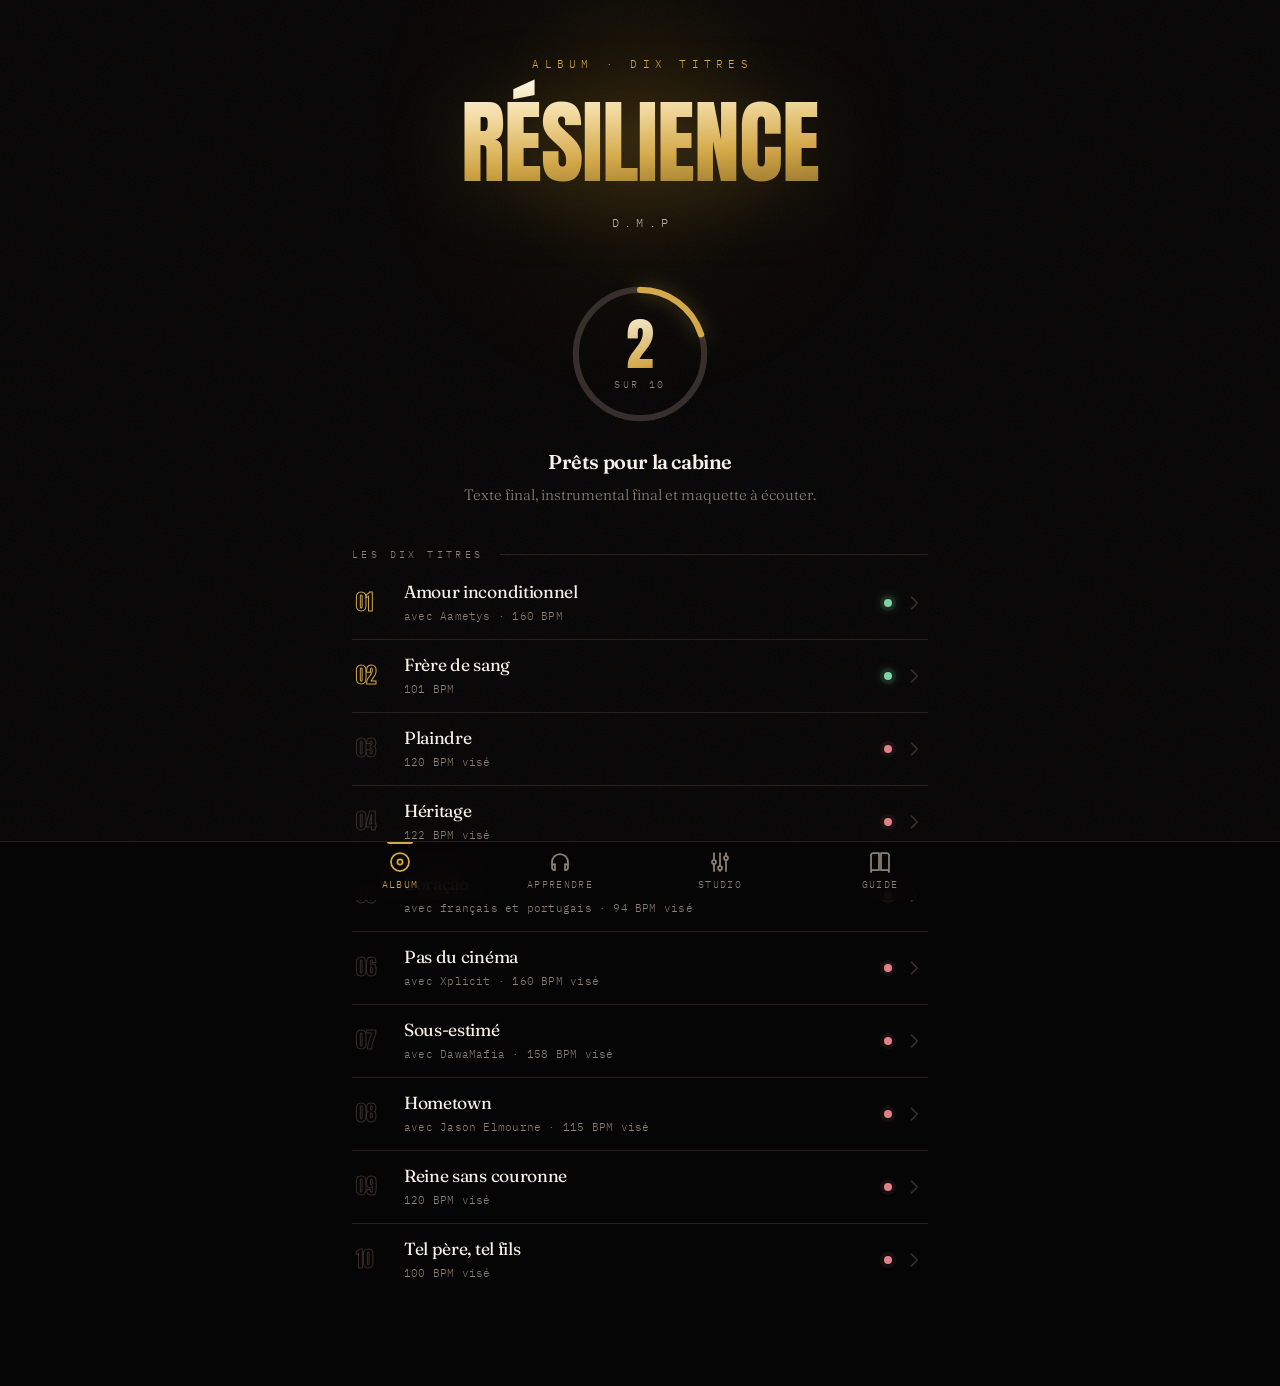
==== index.html @ ce08a886 "Quatre onglets : Album, Apprendre, Studio, Guide - Ecouter devient Apprendre - onglet Studio avec un" ====
<!doctype html>
<html lang="fr">
<head>
<meta charset="utf-8">
<meta name="viewport" content="width=device-width,initial-scale=1,viewport-fit=cover">
<title>Résilience — D.M.P</title>
<meta name="description" content="L'album Résilience de D.M.P : avancement des dix titres, maquettes à écouter et paroles.">
<meta name="theme-color" content="#060505">
<meta name="color-scheme" content="dark">
<meta name="apple-mobile-web-app-capable" content="yes">
<meta name="mobile-web-app-capable" content="yes">
<meta name="apple-mobile-web-app-status-bar-style" content="black-translucent">
<meta name="apple-mobile-web-app-title" content="Résilience">
<meta name="format-detection" content="telephone=no">
<link rel="manifest" href="manifest.json">
<link rel="apple-touch-icon" href="icon-180.png">
<link rel="icon" href="icon-192.png">
<meta property="og:type" content="website">
<meta property="og:site_name" content="Résilience">
<meta property="og:title" content="Résilience — D.M.P">
<meta property="og:description" content="Dix titres. L'avancement de l'album, les maquettes et les paroles.">
<meta property="og:image" content="og.jpg">
<meta property="og:image:width" content="1200">
<meta property="og:image:height" content="630">
<meta property="og:locale" content="fr_CA">
<meta name="twitter:card" content="summary_large_image">
<link rel="preconnect" href="https://fonts.googleapis.com">
<link rel="preconnect" href="https://fonts.gstatic.com" crossorigin>
<link rel="stylesheet" href="https://fonts.googleapis.com/css2?family=Anton&family=Fraunces:opsz,wght@9..144,300;9..144,400;9..144,500;9..144,600;9..144,700&family=IBM+Plex+Mono:wght@400;500&display=swap">
<link rel="stylesheet" href="app.css">
</head>
<body>

<!-- Jeu d'icones : grille 24, trait 1.75, bouts arrondis. Aucun emoji. -->
<svg width="0" height="0" style="position:absolute" aria-hidden="true" focusable="false"><defs>
<symbol id="ic-album" viewBox="0 0 24 24" fill="none" stroke="currentColor" stroke-width="1.75" stroke-linecap="round" stroke-linejoin="round"><circle cx="12" cy="12" r="9"/><circle cx="12" cy="12" r="2.6"/></symbol>
<symbol id="ic-ecouter" viewBox="0 0 24 24" fill="none" stroke="currentColor" stroke-width="1.75" stroke-linecap="round" stroke-linejoin="round"><path d="M4 15v-3a8 8 0 0 1 16 0v3"/><path d="M4 16.5A2.5 2.5 0 0 1 6.5 14H7v6h-.5A2.5 2.5 0 0 1 4 17.5z"/><path d="M20 16.5a2.5 2.5 0 0 0-2.5-2.5H17v6h.5a2.5 2.5 0 0 0 2.5-2.5z"/></symbol>
<symbol id="ic-guide" viewBox="0 0 24 24" fill="none" stroke="currentColor" stroke-width="1.75" stroke-linecap="round" stroke-linejoin="round"><path d="M3 5.5A2.5 2.5 0 0 1 5.5 3H11v17H5.5A2.5 2.5 0 0 0 3 22z"/><path d="M21 5.5A2.5 2.5 0 0 0 18.5 3H13v17h5.5a2.5 2.5 0 0 1 2.5 2z"/></symbol>
<symbol id="ic-retour" viewBox="0 0 24 24" fill="none" stroke="currentColor" stroke-width="2" stroke-linecap="round" stroke-linejoin="round"><path d="M15 5l-7 7 7 7"/></symbol>
<symbol id="ic-chevron" viewBox="0 0 24 24" fill="none" stroke="currentColor" stroke-width="2" stroke-linecap="round" stroke-linejoin="round"><path d="M6 9l6 6 6-6"/></symbol>
<symbol id="ic-suivant" viewBox="0 0 24 24" fill="none" stroke="currentColor" stroke-width="2" stroke-linecap="round" stroke-linejoin="round"><path d="M9 5l7 7-7 7"/></symbol>
<symbol id="ic-play" viewBox="0 0 24 24" fill="currentColor"><path d="M7.5 4.8a1 1 0 0 1 1.53-.85l10 7.2a1 1 0 0 1 0 1.7l-10 7.2A1 1 0 0 1 7.5 19.2z"/></symbol>
<symbol id="ic-pause" viewBox="0 0 24 24" fill="currentColor"><rect x="6.5" y="4.5" width="4" height="15" rx="1.1"/><rect x="13.5" y="4.5" width="4" height="15" rx="1.1"/></symbol>
<symbol id="ic-recul" viewBox="0 0 24 24" fill="none" stroke="currentColor" stroke-width="1.75" stroke-linecap="round" stroke-linejoin="round"><path d="M3.5 5.5v5h5"/><path d="M3.9 10.6a8.5 8.5 0 1 1 .5 6.2"/></symbol>
<symbol id="ic-avance" viewBox="0 0 24 24" fill="none" stroke="currentColor" stroke-width="1.75" stroke-linecap="round" stroke-linejoin="round"><path d="M20.5 5.5v5h-5"/><path d="M20.1 10.6a8.5 8.5 0 1 0-.5 6.2"/></symbol>
<symbol id="ic-micro" viewBox="0 0 24 24" fill="none" stroke="currentColor" stroke-width="1.75" stroke-linecap="round" stroke-linejoin="round"><rect x="9" y="2.5" width="6" height="11" rx="3"/><path d="M5.5 11a6.5 6.5 0 0 0 13 0"/><path d="M12 17.5V21"/></symbol>
<symbol id="ic-note" viewBox="0 0 24 24" fill="none" stroke="currentColor" stroke-width="1.75" stroke-linecap="round" stroke-linejoin="round"><path d="M9 18V5l11-2v13"/><circle cx="6" cy="18" r="3"/><circle cx="17" cy="16" r="3"/></symbol>
<symbol id="ic-check" viewBox="0 0 24 24" fill="none" stroke="currentColor" stroke-width="2.2" stroke-linecap="round" stroke-linejoin="round"><path d="M4.5 12.5l5 5 10-11"/></symbol>
<symbol id="ic-chantier" viewBox="0 0 24 24" fill="none" stroke="currentColor" stroke-width="1.9" stroke-linecap="round" stroke-linejoin="round"><circle cx="12" cy="12" r="8.6"/><path d="M12 7.6v5"/><path d="M12 16.3h.01"/></symbol>
<symbol id="ic-externe" viewBox="0 0 24 24" fill="none" stroke="currentColor" stroke-width="1.75" stroke-linecap="round" stroke-linejoin="round"><path d="M13 4h7v7"/><path d="M20 4l-9 9"/><path d="M18 14.5V19a1.5 1.5 0 0 1-1.5 1.5h-11A1.5 1.5 0 0 1 4 19V8a1.5 1.5 0 0 1 1.5-1.5H10"/></symbol>
<symbol id="ic-texte" viewBox="0 0 24 24" fill="none" stroke="currentColor" stroke-width="1.75" stroke-linecap="round" stroke-linejoin="round"><path d="M4 6h16"/><path d="M4 11h16"/><path d="M4 16h10"/></symbol>
<symbol id="ic-studio" viewBox="0 0 24 24" fill="none" stroke="currentColor" stroke-width="1.75" stroke-linecap="round" stroke-linejoin="round"><path d="M6 3v7"/><path d="M6 14v7"/><circle cx="6" cy="12" r="2"/><path d="M12 3v13"/><path d="M12 20v1"/><circle cx="12" cy="18" r="2"/><path d="M18 3v3"/><path d="M18 10v11"/><circle cx="18" cy="8" r="2"/></symbol>
<symbol id="ic-reglages" viewBox="0 0 24 24" fill="none" stroke="currentColor" stroke-width="1.75" stroke-linecap="round" stroke-linejoin="round"><path d="M4 7h10"/><circle cx="17" cy="7" r="2.4"/><path d="M20 17H10"/><circle cx="7" cy="17" r="2.4"/></symbol>
</defs></svg>

<div class="grain" aria-hidden="true"></div>

<main id="vues">

  <!-- ═══════════════ ALBUM ═══════════════ -->
  <section class="vue" id="v-album" data-vue="album">
    <header class="hero">
      <p class="hero-k">Album · dix titres</p>
      <h1 class="hero-t anton">Résilience</h1>
      <p class="hero-a">D.M.P</p>
    </header>

    <section class="prog">
      <div class="anneau">
        <svg viewBox="0 0 120 120" aria-hidden="true">
          <circle class="an-f" cx="60" cy="60" r="52"/>
          <circle class="an-t" cx="60" cy="60" r="52" id="anneau"/>
        </svg>
        <span class="an-c"><b class="anton" id="prog-n">0</b><i>sur 10</i></span>
      </div>
      <h2 class="prog-h">Prêts pour la cabine</h2>
      <p class="prog-p" id="prog-d">Texte final, instrumental final et maquette à écouter.</p>
    </section>

    <div class="lst-t"><span>Les dix titres</span><i></i></div>
    <ol class="lst" id="lst-pistes"></ol>
  </section>

  <!-- ═══════════════ ECOUTER ═══════════════ -->
  <section class="vue" id="v-apprendre" data-vue="apprendre" hidden>
    <header class="vh">
      <p class="vh-k">Prêt pour la cabine</p>
      <h1 class="vh-t">Apprendre</h1>
      <p class="vh-p">Les titres dont la maquette est prête. La lecture continue pendant que tu navigues.</p>
    </header>
    <div id="lst-apprendre"></div>
  </section>

  <!-- ═══════════════ STUDIO ═══════════════ -->
  <section class="vue" id="v-studio" data-vue="studio" hidden>
    <header class="vh">
      <p class="vh-k">Versions officielles</p>
      <h1 class="vh-t">Studio</h1>
      <p class="vh-p">Les prises enregistrées en studio, une fois mixées.</p>
    </header>
    <div id="lst-studio"></div>
  </section>

  <!-- ═══════════════ GUIDE ═══════════════ -->
  <section class="vue" id="v-guide" data-vue="guide" hidden>
    <header class="vh">
      <p class="vh-k">Pour s'y retrouver</p>
      <h1 class="vh-t">Guide</h1>
      <p class="vh-p">Les mots qui reviennent dans l'application.</p>
    </header>
    <div id="lst-guide"></div>
    <div class="note-pied">
      <p><b>Les maquettes servent à apprendre, pas à imiter.</b> La voix témoin a un accent français d'Europe. Ce qu'il faut y prendre, c'est la mélodie du refrain, le placement des phrases et le découpage en mesures. L'accent, c'est en cabine.</p>
      <p>Les textes marqués <b>version de travail</b> ne sont pas définitifs. Ils seront réécrits avant l'enregistrement — inutile de les apprendre maintenant.</p>
    </div>
  </section>

  <!-- ═══════════════ PISTE (vue poussee) ═══════════════ -->
  <section class="vue vue-piste" id="v-piste" data-vue="piste" hidden>
    <div class="tete">
      <button class="tete-b" id="btn-retour" aria-label="Revenir aux titres">
        <svg class="ic ic-20"><use href="#ic-retour"/></svg>
      </button>
      <span class="tete-t" id="tete-titre"></span>
      <span class="tete-n mono" id="tete-num"></span>
    </div>
    <div id="piste-corps"></div>
  </section>

</main>

<!-- ═══════════════ MINI-LECTEUR ═══════════════ -->
<div class="mini" id="mini" hidden>
  <div class="mini-jauge"><i id="mini-jauge"></i></div>
  <button class="mini-ouvre" id="mini-ouvre" aria-label="Ouvrir le lecteur">
    <span class="mini-n anton" id="mini-num"></span>
    <span class="mini-txt"><b id="mini-titre"></b><s id="mini-source"></s></span>
  </button>
  <button class="mini-pp" id="mini-pp" aria-label="Lecture">
    <svg class="ic ic-22"><use href="#ic-play"/></svg>
  </button>
</div>

<!-- ═══════════════ ONGLETS ═══════════════ -->
<nav class="onglets" id="onglets" aria-label="Navigation principale">
  <a class="ong" href="#album" data-ong="album">
    <svg class="ic ic-24"><use href="#ic-album"/></svg><span>Album</span>
  </a>
  <a class="ong" href="#apprendre" data-ong="apprendre">
    <svg class="ic ic-24"><use href="#ic-ecouter"/></svg><span>Apprendre</span>
  </a>
  <a class="ong" href="#studio" data-ong="studio">
    <svg class="ic ic-24"><use href="#ic-studio"/></svg><span>Studio</span>
  </a>
  <a class="ong" href="#guide" data-ong="guide">
    <svg class="ic ic-24"><use href="#ic-guide"/></svg><span>Guide</span>
  </a>
</nav>

<!-- ═══════════════ LECTEUR PLEIN ═══════════════ -->
<div class="scrim" id="scrim" hidden></div>
<section class="feuille" id="feuille" hidden role="dialog" aria-modal="true" aria-label="Lecteur">
  <button class="fl-poignee-b" id="feuille-ferme" aria-label="Fermer le lecteur"><i></i></button>
  <div class="fl-haut">
    <span class="fl-num anton" id="fl-num"></span>
    <span class="fl-id"><b id="fl-titre"></b><s id="fl-feat"></s></span>
  </div>

  <div class="fl-bascule" id="fl-bascule">
    <button class="fb on" id="fb-maq" aria-pressed="true">
      <svg class="ic ic-18"><use href="#ic-micro"/></svg><span>Maquette</span>
    </button>
    <button class="fb" id="fb-ins" aria-pressed="false">
      <svg class="ic ic-18"><use href="#ic-note"/></svg><span>Instrumental</span>
    </button>
  </div>

  <div class="fl-barre" id="fl-barre" role="slider" tabindex="0"
       aria-label="Position de lecture" aria-valuemin="0" aria-valuemax="100" aria-valuenow="0">
    <i class="fl-piste"><b id="fl-remplissage"></b></i>
    <span class="fl-poignee" id="fl-poignee"></span>
  </div>
  <div class="fl-temps">
    <span class="mono" id="fl-t1">0:00</span>
    <span class="mono" id="fl-t2">--:--</span>
  </div>

  <div class="fl-cmd">
    <button class="fc" id="fl-recul" aria-label="Reculer de quinze secondes">
      <svg class="ic ic-26"><use href="#ic-recul"/></svg><em class="mono">15</em>
    </button>
    <button class="fc fc-pp" id="fl-pp" aria-label="Lecture">
      <svg class="ic ic-30"><use href="#ic-play"/></svg>
    </button>
    <button class="fc" id="fl-avance" aria-label="Avancer de quinze secondes">
      <svg class="ic ic-26"><use href="#ic-avance"/></svg><em class="mono">15</em>
    </button>
  </div>

  <button class="fl-vers" id="fl-vers">
    <svg class="ic ic-18"><use href="#ic-texte"/></svg><span>Voir les paroles</span>
    <svg class="ic ic-18 fl-fl"><use href="#ic-suivant"/></svg>
  </button>
</section>

<script src="data.js"></script>
<script src="app.js"></script>
</body>
</html>
---- app.css ----
/* ═══════════════════════════════════════════════════════════════════════════
   Résilience — D.M.P
   Application mobile. Fond OLED, accent or, typographie Anton / Fraunces / Plex Mono.
   ═══════════════════════════════════════════════════════════════════════════ */

:root{
  /* ── surfaces : echelle d'elevation unique, jamais d'ombre au hasard ── */
  --s0:#060505;          /* sol            */
  --s1:#100E0D;          /* cartes         */
  --s2:#171413;          /* enfonce/actif  */
  --s3:#201B19;          /* feuilles       */
  --ligne:#262120;
  --ligne2:#372F2B;

  /* ── texte ── */
  --tx:#F6F1E7;          /* principal   — 15.8:1 sur --s0 */
  --tx2:#BEB3A4;         /* secondaire  —  9.2:1 */
  --tx3:#8B8175;         /* tertiaire   —  4.9:1 */

  /* ── accent et semantique ── */
  --or:#D4A94A;
  --or-c:#F3DCA4;
  --or-f:#8A6A24;
  --or-v:#D4A94A1A;
  --ok:#7FD3A2;   --ok-v:#7FD3A216;
  --att:#E08287;  --att-v:#E0828714;

  /* ── rythme 4/8 ── */
  --e1:4px; --e2:8px; --e3:12px; --e4:16px; --e5:20px;
  --e6:24px; --e7:32px; --e8:40px; --e9:56px; --e10:72px;

  /* ── mouvement ── */
  --t-vite:160ms; --t-base:220ms; --t-lent:300ms;
  --ent:cubic-bezier(.22,.9,.32,1);        /* entree : ease-out */
  --sor:cubic-bezier(.5,0,.85,.4);         /* sortie : ease-in, plus court */

  /* ── chrome fixe ── */
  --h-ong:58px;
  --h-mini:62px;
  --sat:env(safe-area-inset-top);
  --sab:env(safe-area-inset-bottom);
  --sal:env(safe-area-inset-left);
  --sar:env(safe-area-inset-right);
  --marge:max(20px, var(--sal));
  --marge-d:max(20px, var(--sar));

  --z-contenu:1; --z-tete:20; --z-mini:30; --z-ong:40; --z-scrim:50; --z-feuille:60;
}

*{box-sizing:border-box}
html{
  background:var(--s0);
  -webkit-text-size-adjust:100%;
  overflow-x:clip;
  scroll-behavior:smooth;
}
body{
  margin:0;
  background:var(--s0);
  color:var(--tx);
  font-family:Fraunces,Georgia,serif;
  font-size:17px;
  line-height:1.6;
  font-weight:300;
  -webkit-font-smoothing:antialiased;
  overflow-x:hidden;
  overscroll-behavior-y:none;
  /* on laisse le document defiler : l'appui sur la barre d'etat iOS
     ramene en haut, et l'inertie reste native */
  padding-bottom:calc(var(--h-ong) + var(--sab) + var(--e7));
  transition:padding-bottom var(--t-base) var(--ent);
}
body.a-mini{ padding-bottom:calc(var(--h-ong) + var(--h-mini) + var(--sab) + var(--e7)) }
body.fige{ overflow:hidden }

.anton{font-family:Anton,"Arial Narrow",sans-serif;font-weight:400}
.mono,.mono *{font-family:"IBM Plex Mono",ui-monospace,monospace;font-variant-numeric:tabular-nums}

/* grain : fixe, sous le contenu, jamais capteur d'evenements */
.grain{
  position:fixed;inset:0;z-index:0;pointer-events:none;opacity:.05;
  background-image:url("data:image/svg+xml,%3Csvg xmlns='http://www.w3.org/2000/svg' width='220' height='220'%3E%3Cfilter id='n'%3E%3CfeTurbulence type='fractalNoise' baseFrequency='.85' numOctaves='3'/%3E%3C/filter%3E%3Crect width='220' height='220' filter='url(%23n)'/%3E%3C/svg%3E");
}

/* icones : une seule famille, tailles jetonnees */
.ic{display:block;flex:none;color:currentColor}
.ic-18{width:18px;height:18px} .ic-20{width:20px;height:20px}
.ic-22{width:22px;height:22px} .ic-24{width:24px;height:24px}
.ic-26{width:26px;height:26px} .ic-30{width:30px;height:30px}

/* focus visible partout — jamais supprime */
:focus-visible{outline:2px solid var(--or);outline-offset:3px;border-radius:6px}

button{font:inherit;color:inherit;background:none;border:0;margin:0;padding:0;
  cursor:pointer;-webkit-tap-highlight-color:transparent;touch-action:manipulation}
a{color:inherit;text-decoration:none;-webkit-tap-highlight-color:transparent}
ol,ul{list-style:none;margin:0;padding:0}

/* ═══════════════════════════ VUES ═══════════════════════════ */
#vues{position:relative;z-index:var(--z-contenu)}
.vue{
  max-width:640px;margin:0 auto;
  padding-left:var(--marge);padding-right:var(--marge-d);
}
.vue[hidden]{display:none}
.vue:not(.vue-piste){ animation:vue-ent var(--t-base) var(--ent) both }
@keyframes vue-ent{ from{opacity:0;transform:translate3d(0,10px,0)} to{opacity:1;transform:none} }

/* ═══════════════════════════ HERO ═══════════════════════════ */
.hero{
  position:relative;text-align:center;
  padding:calc(var(--sat) + var(--e9)) 0 var(--e6);
}
.hero::before{
  content:'';position:absolute;left:50%;top:52%;translate:-50% -50%;
  width:min(100%,520px);aspect-ratio:1;pointer-events:none;
  background:radial-gradient(circle,#6A4C1055 0%,#2A1E0726 42%,transparent 72%);
}
.hero>*{position:relative}
.hero-k{
  margin:0 0 var(--e5);padding-left:.5em;
  font-family:"IBM Plex Mono",monospace;font-size:10.5px;letter-spacing:.5em;
  text-transform:uppercase;color:var(--or);
}
/* Anton deborde sa boite de ligne : 1.5 mini, sinon le degrade decapite le E accentue.
   La marge negative resserre sans rogner (elle est hors de la boite de fond). */
.hero-t{
  margin:-.22em 0 -.18em;line-height:1.5;padding:0;
  font-size:clamp(52px,17vw,92px);text-transform:uppercase;letter-spacing:-.012em;
  background:linear-gradient(176deg,#FFFDF8 4%,var(--or-c) 30%,var(--or) 58%,#6E5219 100%);
  -webkit-background-clip:text;background-clip:text;color:transparent;
  filter:drop-shadow(0 10px 38px #C8993A2B);
}
.hero-a{
  margin:var(--e5) 0 0;padding-left:.44em;
  font-family:"IBM Plex Mono",monospace;font-size:11.5px;letter-spacing:.44em;
  text-transform:uppercase;color:var(--tx2);
}

/* ═══════════════════════ ANNEAU DE PROGRESSION ═══════════════════════ */
.prog{text-align:center;padding:var(--e6) 0 var(--e8)}
.anneau{position:relative;width:148px;height:148px;margin:0 auto}
.anneau svg{width:100%;height:100%;transform:rotate(-90deg);overflow:visible}
.an-f{fill:none;stroke:var(--ligne2);stroke-width:5}
.an-t{
  fill:none;stroke:var(--or);stroke-width:5;stroke-linecap:round;
  stroke-dasharray:326.73;stroke-dashoffset:326.73;
  filter:drop-shadow(0 0 7px #D4A94A66);
  transition:stroke-dashoffset 900ms var(--ent);
}
.an-c{
  position:absolute;inset:0;display:flex;flex-direction:column;
  align-items:center;justify-content:center;gap:2px;
}
.an-c b{
  font-size:56px;line-height:1.5;margin:-.24em 0 -.2em;
  background:linear-gradient(168deg,#FFFDF8,var(--or) 74%,#7A5B1C);
  -webkit-background-clip:text;background-clip:text;color:transparent;
}
.an-c i{
  font-style:normal;font-family:"IBM Plex Mono",monospace;
  font-size:10px;letter-spacing:.26em;text-transform:uppercase;color:var(--tx3);
}
.prog-h{
  margin:var(--e5) 0 var(--e2);font-size:20px;font-weight:600;
  letter-spacing:-.02em;line-height:1.35;color:var(--tx);
}
.prog-p{margin:0;font-size:15px;color:var(--tx3);line-height:1.55}

/* ═══════════════════════ EN-TETE DE VUE ═══════════════════════ */
.vh{padding:calc(var(--sat) + var(--e9)) 0 var(--e6)}
.vh-k{
  margin:0 0 var(--e3);padding-left:.34em;
  font-family:"IBM Plex Mono",monospace;font-size:10px;letter-spacing:.34em;
  text-transform:uppercase;color:var(--or);
}
.vh-t{
  margin:0;font-size:clamp(32px,9vw,42px);font-weight:600;
  letter-spacing:-.032em;line-height:1.2;color:var(--tx);
}
.vh-p{margin:var(--e3) 0 0;font-size:15.5px;color:var(--tx3);line-height:1.6;max-width:46ch}

/* ═══════════════════════ TITRE DE SECTION ═══════════════════════ */
.lst-t{display:flex;align-items:center;gap:var(--e4);margin:0 0 var(--e1)}
.lst-t span{
  font-family:"IBM Plex Mono",monospace;font-size:10px;letter-spacing:.34em;
  text-transform:uppercase;color:var(--tx3);white-space:nowrap;
}
.lst-t i{flex:1;height:1px;background:var(--ligne)}

/* ═══════════════════════ LISTE DES TITRES ═══════════════════════ */
.lst li{border-bottom:1px solid var(--ligne)}
.lst li:last-child{border-bottom:0}
.pl{
  display:flex;align-items:center;gap:var(--e4);
  min-height:72px;padding:var(--e3) var(--e1);
  transition:background var(--t-vite) linear;
}
.pl:active{background:var(--s1)}
.pl-n{
  font-family:Anton,sans-serif;font-size:21px;line-height:1.5;min-width:32px;
  color:transparent;-webkit-text-stroke:1px var(--ligne2);
}
.pl.pret .pl-n{-webkit-text-stroke:1px var(--or)}
.pl-c{flex:1;min-width:0}
.pl-c b{
  display:block;font-weight:400;font-size:17.5px;letter-spacing:-.018em;
  line-height:1.32;color:var(--tx);
}
.pl-c s{
  display:block;text-decoration:none;margin-top:5px;
  font-family:"IBM Plex Mono",monospace;font-size:11px;letter-spacing:.02em;
  color:var(--tx3);line-height:1.5;
  white-space:nowrap;overflow:hidden;text-overflow:ellipsis;
}
.pl-e{display:flex;align-items:center;gap:var(--e3);flex:none}
.pastille{
  width:8px;height:8px;border-radius:50%;flex:none;
  background:var(--att);box-shadow:0 0 0 4px var(--att-v);
}
.pl.pret .pastille{background:var(--ok);box-shadow:0 0 0 4px var(--ok-v),0 0 12px -1px var(--ok)}
.pl-fl{color:var(--ligne2)}

/* ═══════════════════════ CARTE D'ECOUTE ═══════════════════════ */
.ec{
  display:flex;align-items:center;gap:var(--e4);width:100%;text-align:left;
  padding:var(--e4);margin:0 0 var(--e3);border-radius:14px;
  background:linear-gradient(142deg,#241A08 0%,var(--s1) 64%);
  border:1px solid var(--or-f);
  box-shadow:0 14px 38px -26px var(--or);
  transition:transform var(--t-vite) var(--ent), background var(--t-vite) linear;
}
.ec:active{transform:scale(.985);background:linear-gradient(142deg,#2E2210 0%,var(--s2) 64%)}
.ec-b{
  width:52px;height:52px;border-radius:50%;flex:none;display:grid;place-items:center;
  background:var(--or);color:#1A1206;box-shadow:0 6px 18px -8px var(--or);
}
.ec-c{flex:1;min-width:0}
.ec-c b{display:block;font-size:19px;font-weight:600;letter-spacing:-.022em;line-height:1.3;
  white-space:nowrap;overflow:hidden;text-overflow:ellipsis}
.ec-c s{
  display:block;text-decoration:none;margin-top:5px;
  font-family:"IBM Plex Mono",monospace;font-size:10.5px;letter-spacing:.16em;
  text-transform:uppercase;color:var(--or-c);line-height:1.6;
  white-space:nowrap;overflow:hidden;text-overflow:ellipsis;
}
.ec-d{display:none}   /* la duree est passee dans .ec-c s */

.vide{
  padding:var(--e8) var(--e5);text-align:center;border-radius:16px;
  background:var(--s1);border:1px dashed var(--ligne2);
}
.vide>svg{margin:0 auto var(--e4);color:var(--or);opacity:.8}
.vide-t{margin:0 0 var(--e2)!important;font-size:18.5px;font-weight:600;
  color:var(--tx)!important;letter-spacing:-.02em;line-height:1.35}
.vide p{margin:0;color:var(--tx3);font-size:15.5px;line-height:1.62;max-width:38ch;
  margin-left:auto;margin-right:auto}
.vide-a{
  display:inline-flex;align-items:center;gap:var(--e2);min-height:48px;
  margin-top:var(--e6);padding:0 var(--e5);border-radius:99px;
  background:var(--or-v);color:var(--or-c);box-shadow:inset 0 0 0 1px var(--or-f);
  font-size:15.5px;transition:background var(--t-vite) linear;
}
.vide-a:active{background:#D4A94A2E}

/* quatre onglets : les libelles doivent tenir des 320 px */
.ong span{max-width:100%;overflow:hidden;text-overflow:ellipsis;white-space:nowrap}

/* ═══════════════════════ TETE DE PISTE (collante) ═══════════════════════ */
.tete{
  position:sticky;top:0;z-index:var(--z-tete);
  margin-left:calc(var(--marge) * -1);margin-right:calc(var(--marge-d) * -1);
  padding-top:var(--sat);
  padding-left:max(var(--e3), var(--sal));padding-right:max(var(--e4), var(--sar));
  background:color-mix(in srgb, var(--s0) 88%, transparent);
  -webkit-backdrop-filter:saturate(180%) blur(16px);
  backdrop-filter:saturate(180%) blur(16px);
  border-bottom:1px solid transparent;
  transition:border-color var(--t-base) linear;
}
.tete.decolle{border-bottom-color:var(--ligne)}
.tete-in,.tete{display:flex;align-items:center;gap:var(--e2)}
.tete{height:auto}
.tete>*{flex:none}
.tete-b{
  width:44px;height:44px;border-radius:11px;display:grid;place-items:center;
  color:var(--tx);transition:background var(--t-vite) linear;
}
.tete-b:active{background:var(--s2)}
.tete-t{
  flex:1;min-width:0;font-size:16px;font-weight:600;letter-spacing:-.02em;
  white-space:nowrap;overflow:hidden;text-overflow:ellipsis;
  opacity:0;transform:translateY(6px);
  transition:opacity var(--t-base) var(--ent),transform var(--t-base) var(--ent);
}
.tete.decolle .tete-t{opacity:1;transform:none}
.tete-n{font-size:11px;letter-spacing:.24em;color:var(--tx3);padding-right:var(--e1)}
/* la barre collante mesure 44 + safe-area ; on garde ce bloc au-dessus du contenu */
.tete{min-height:calc(52px + var(--sat));padding-bottom:var(--e2)}

/* ═══════════════════════ PISTE : IDENTITE ═══════════════════════ */
.pi{position:relative;padding:var(--e6) 0 0;overflow:hidden}
.pi-g{
  position:absolute;top:-30px;right:-14px;z-index:0;pointer-events:none;user-select:none;
  font-family:Anton,sans-serif;font-size:clamp(112px,30vw,150px);line-height:1.5;
  color:transparent;-webkit-text-stroke:1px var(--ligne);opacity:.6;
}
.pi.pret .pi-g{-webkit-text-stroke:1px #5E4718;opacity:.75}
.pi>*:not(.pi-g){position:relative;z-index:1}
.pi-k{
  margin:0 0 var(--e3);font-family:"IBM Plex Mono",monospace;font-size:10.5px;
  letter-spacing:.3em;text-transform:uppercase;color:var(--or);
}
.pi h1{
  margin:0;font-size:clamp(30px,8.6vw,44px);font-weight:600;
  letter-spacing:-.032em;line-height:1.2;text-wrap:balance;color:var(--tx);
}
.pi-f{
  display:block;margin-top:var(--e3);font-family:"IBM Plex Mono",monospace;
  font-size:11px;letter-spacing:.2em;text-transform:uppercase;color:var(--tx3);line-height:1.6;
}
.etat{
  display:inline-flex;align-items:center;gap:var(--e2);margin-top:var(--e4);
  padding:8px 14px;border-radius:99px;
  font-family:"IBM Plex Mono",monospace;font-size:10px;letter-spacing:.2em;
  text-transform:uppercase;line-height:1.7;
}
.etat.pret{background:var(--or-v);color:var(--or-c);box-shadow:inset 0 0 0 1px var(--or-f)}
.etat.chantier{background:var(--att-v);color:var(--att);box-shadow:inset 0 0 0 1px currentColor}

/* ═══════════════════════ JALONS ═══════════════════════ */
.jalons{display:flex;gap:var(--e2);margin:var(--e6) 0 0}
.jalon{
  flex:1;display:flex;flex-direction:column;align-items:center;gap:6px;
  padding:var(--e3) var(--e1);border-radius:10px;
  font-family:"IBM Plex Mono",monospace;font-size:9.5px;letter-spacing:.14em;
  text-transform:uppercase;line-height:1.6;
}
.jalon.ok{background:var(--ok-v);color:var(--ok);box-shadow:inset 0 0 0 1px currentColor}
.jalon.non{background:var(--att-v);color:var(--att);box-shadow:inset 0 0 0 1px currentColor}

/* ═══════════════════════ LECTEURS DE PISTE ═══════════════════════ */
.src{display:grid;gap:var(--e2);margin:var(--e6) 0 0}
.srcb{
  display:flex;align-items:center;gap:var(--e3);width:100%;text-align:left;
  min-height:64px;padding:var(--e3) var(--e4);border-radius:12px;
  background:var(--s1);border:1px solid var(--ligne);
  transition:background var(--t-vite) linear,border-color var(--t-vite) linear;
}
.srcb.fort{background:linear-gradient(120deg,#241A08,var(--s1) 70%);border-color:var(--or-f)}
.srcb:active{background:var(--s2)}
.srcb.joue{border-color:var(--or)}
.srcb-i{
  width:42px;height:42px;border-radius:50%;flex:none;display:grid;place-items:center;
  background:var(--ligne2);color:var(--tx);
}
.srcb.fort .srcb-i{background:var(--or);color:#1A1206}
.srcb-c{flex:1;min-width:0}
.srcb-c b{display:block;font-size:16.5px;font-weight:500;letter-spacing:-.014em;line-height:1.35}
.srcb-c s{
  display:block;text-decoration:none;margin-top:3px;
  font-family:"IBM Plex Mono",monospace;font-size:10px;letter-spacing:.16em;
  text-transform:uppercase;color:var(--tx3);line-height:1.6;
}
.srcb.fort .srcb-c s{color:var(--or-c)}
/* visible seulement pendant la lecture : au repos, trois barres courtes
   se lisaient comme un bouton "menu" */
.eq{display:none;align-items:flex-end;gap:2px;height:15px;flex:none}
.srcb.joue .eq{display:flex}
.eq i{width:2.5px;background:var(--or);border-radius:2px;height:4px}
.srcb.joue .eq i{animation:eq 900ms ease-in-out infinite}
.srcb.joue .eq i:nth-child(2){animation-delay:150ms}
.srcb.joue .eq i:nth-child(3){animation-delay:300ms}
@keyframes eq{0%,100%{height:4px}50%{height:15px}}

/* ═══════════════════════ BANDEAU D'AVERTISSEMENT ═══════════════════════ */
.avert{
  display:flex;gap:var(--e3);margin:var(--e6) 0 0;padding:var(--e4);
  border-radius:12px;background:var(--att-v);border:1px solid #4A2C2E;
}
.avert svg{color:var(--att);margin-top:2px}
.avert div{flex:1;min-width:0}
.avert b{
  display:block;margin-bottom:6px;color:var(--att);font-weight:400;
  font-family:"IBM Plex Mono",monospace;font-size:10px;letter-spacing:.24em;
  text-transform:uppercase;line-height:1.7;
}
.avert p{margin:0;font-size:15px;color:var(--tx2);line-height:1.6}

/* ═══════════════════════ SECTIONS REPLIABLES ═══════════════════════ */
.bloc{margin:var(--e3) 0 0;border-radius:12px;background:var(--s1);
  border:1px solid var(--ligne);overflow:hidden}
.bloc:first-of-type{margin-top:var(--e6)}
.bloc-t{
  display:flex;align-items:center;gap:var(--e3);width:100%;
  min-height:56px;padding:var(--e3) var(--e4);text-align:left;
  transition:background var(--t-vite) linear;
}
.bloc-t:active{background:var(--s2)}
.bloc-t svg:first-child{color:var(--or)}
.bloc-t b{
  flex:1;min-width:0;font-family:"IBM Plex Mono",monospace;font-size:11px;
  letter-spacing:.2em;text-transform:uppercase;color:var(--tx2);
  font-weight:400;line-height:1.7;
}
.bloc-t .cpt{
  font-family:"IBM Plex Mono",monospace;font-size:11px;color:var(--tx3);
  font-variant-numeric:tabular-nums;
}
.bloc-t .chv{color:var(--tx3);transition:transform var(--t-base) var(--ent)}
.bloc[data-ouvert="1"] .bloc-t .chv{transform:rotate(180deg)}
/* grid-template-rows 0fr -> 1fr : anime sans connaitre la hauteur, sans reflow */
.bloc-c{display:grid;grid-template-rows:0fr;transition:grid-template-rows var(--t-lent) var(--ent)}
.bloc[data-ouvert="1"] .bloc-c{grid-template-rows:1fr}
.bloc-c>div{overflow:hidden;min-height:0}
.bloc-i{padding:0 var(--e4) var(--e4)}

.fiche{display:grid;gap:var(--e2)}
.fiche div{display:flex;justify-content:space-between;gap:var(--e4);
  padding:9px 0;border-bottom:1px solid var(--ligne)}
.fiche div:last-child{border-bottom:0}
.fiche dt{
  font-family:"IBM Plex Mono",monospace;font-size:10.5px;letter-spacing:.16em;
  text-transform:uppercase;color:var(--tx3);flex:none;line-height:1.7;
}
.fiche dd{margin:0;font-size:15.5px;color:var(--tx);text-align:right;
  font-variant-numeric:tabular-nums;line-height:1.5}

.note{margin:0;font-size:16px;color:var(--tx2);line-height:1.68}
.reste{display:flex;flex-wrap:wrap;gap:var(--e2);margin:var(--e4) 0 0}
.rj{
  padding:7px 12px;border-radius:8px;background:var(--att-v);color:var(--att);
  box-shadow:inset 0 0 0 1px currentColor;
  font-family:"IBM Plex Mono",monospace;font-size:10px;letter-spacing:.16em;
  text-transform:uppercase;line-height:1.7;
}

/* ═══════════════════════ PAROLES ═══════════════════════ */
.par-sec{margin:0 0 var(--e6)}
.par-sec:last-child{margin-bottom:0}
.par-t{
  display:flex;align-items:center;gap:var(--e3);width:100%;text-align:left;
  min-height:44px;margin:0 0 var(--e3);
}
.par-t span{
  font-family:"IBM Plex Mono",monospace;font-size:10px;letter-spacing:.26em;
  text-transform:uppercase;color:var(--or);flex:none;line-height:1.8;
}
.par-sec.refrain .par-t span{color:var(--or-c)}
.par-t em{font-style:normal;color:var(--tx3);letter-spacing:.14em;
  font-family:"IBM Plex Mono",monospace;font-size:10px;flex:none}
.par-t i{flex:1;height:1px;background:var(--ligne)}
.par-t .chv{color:var(--tx3);transition:transform var(--t-base) var(--ent)}
.par-sec[data-ouvert="0"] .par-t .chv{transform:rotate(-90deg)}
.par-c{display:grid;grid-template-rows:1fr;transition:grid-template-rows var(--t-lent) var(--ent)}
.par-sec[data-ouvert="0"] .par-c{grid-template-rows:0fr}
.par-c>div{overflow:hidden;min-height:0}
.vers{margin:0;font-size:18px;line-height:1.74;color:var(--tx);letter-spacing:-.012em}
.par-sec.refrain .vers{color:var(--or-c)}

.par-outils{display:flex;justify-content:flex-end;margin:0 0 var(--e4)}
.par-outils button{
  display:inline-flex;align-items:center;gap:var(--e2);min-height:44px;padding:0 var(--e3);
  border-radius:9px;font-family:"IBM Plex Mono",monospace;font-size:10px;
  letter-spacing:.18em;text-transform:uppercase;color:var(--tx3);
  transition:color var(--t-vite) linear,background var(--t-vite) linear;
}
.par-outils button:active{background:var(--s1);color:var(--tx2)}

/* ═══════════════════════ LIEN EXTERNE ═══════════════════════ */
.ext{
  display:flex;align-items:center;gap:var(--e3);min-height:60px;
  margin:var(--e3) 0 0;padding:var(--e3) var(--e4);border-radius:12px;
  border:1px dashed var(--ligne2);color:var(--tx2);font-size:15.5px;line-height:1.4;
  transition:background var(--t-vite) linear;
}
.ext:active{background:var(--s1)}
.ext span{flex:1;min-width:0}
.ext .ic-18:first-child{color:var(--tx3)}

/* ═══════════════════════ SUITE ═══════════════════════ */
.suite{
  display:flex;align-items:center;gap:var(--e3);width:100%;text-align:left;
  min-height:68px;margin:var(--e7) 0 0;padding:var(--e3) var(--e4);
  border-radius:12px;background:var(--s1);border:1px solid var(--ligne);
  transition:background var(--t-vite) linear;
}
.suite:active{background:var(--s2)}
.suite-c{flex:1;min-width:0}
.suite-c s{
  display:block;text-decoration:none;font-family:"IBM Plex Mono",monospace;
  font-size:9.5px;letter-spacing:.22em;text-transform:uppercase;color:var(--tx3);line-height:1.7;
}
.suite-c b{display:block;margin-top:3px;font-size:16.5px;font-weight:500;
  letter-spacing:-.018em;line-height:1.35;
  white-space:nowrap;overflow:hidden;text-overflow:ellipsis}
.suite svg{color:var(--tx3)}

/* ═══════════════════════ GUIDE ═══════════════════════ */
.gl{padding:var(--e5) 0;border-bottom:1px solid var(--ligne)}
.gl:last-of-type{border-bottom:0}
.gl dt{
  margin:0 0 var(--e2);font-family:"IBM Plex Mono",monospace;font-size:11px;
  letter-spacing:.2em;text-transform:uppercase;color:var(--or);line-height:1.75;
}
.gl dd{margin:0;font-size:16px;color:var(--tx2);line-height:1.66}
.gl dd b{color:var(--tx);font-weight:600}
.note-pied{
  margin:var(--e8) 0 0;padding-top:var(--e6);border-top:1px solid var(--ligne);
  font-size:14.5px;color:var(--tx3);line-height:1.7;
}
.note-pied b{color:var(--tx2);font-weight:600}
.note-pied p{margin:0 0 var(--e4)}
.note-pied p:last-child{margin-bottom:0}

/* ═══════════════════════ MINI-LECTEUR ═══════════════════════ */
.mini{
  position:fixed;z-index:var(--z-mini);
  left:max(var(--e2),var(--sal));right:max(var(--e2),var(--sar));
  bottom:calc(var(--h-ong) + var(--sab) + 6px);
  max-width:624px;margin:0 auto;height:var(--h-mini);
  display:flex;align-items:center;gap:var(--e2);padding-right:6px;
  border-radius:15px;overflow:hidden;
  background:color-mix(in srgb, var(--s3) 92%, transparent);
  -webkit-backdrop-filter:saturate(180%) blur(20px);
  backdrop-filter:saturate(180%) blur(20px);
  border:1px solid var(--ligne2);
  box-shadow:0 18px 44px -22px #000, 0 0 0 .5px #FFFFFF0A inset;
  animation:mini-ent var(--t-lent) var(--ent) both;
}
.mini[hidden]{display:none}
@keyframes mini-ent{from{opacity:0;transform:translate3d(0,16px,0)}to{opacity:1;transform:none}}
.mini-jauge{position:absolute;top:0;left:0;right:0;height:2px;background:var(--ligne2)}
.mini-jauge i{display:block;height:100%;width:0;background:var(--or);
  box-shadow:0 0 8px var(--or)}
.mini-ouvre{
  flex:1;min-width:0;display:flex;align-items:center;gap:var(--e3);
  height:100%;padding-left:var(--e3);text-align:left;
}
.mini-n{
  width:38px;height:38px;border-radius:10px;flex:none;display:grid;place-items:center;
  background:var(--or-v);color:var(--or);font-size:14px;line-height:1.5;
  box-shadow:inset 0 0 0 1px var(--or-f);
}
.mini-txt{flex:1;min-width:0}
.mini-txt b{
  display:block;font-size:15px;font-weight:500;letter-spacing:-.016em;line-height:1.3;
  white-space:nowrap;overflow:hidden;text-overflow:ellipsis;color:var(--tx);
}
.mini-txt s{
  display:block;text-decoration:none;margin-top:2px;
  font-family:"IBM Plex Mono",monospace;font-size:9.5px;letter-spacing:.16em;
  text-transform:uppercase;color:var(--tx3);line-height:1.6;
}
.mini-pp{
  width:48px;height:48px;border-radius:12px;flex:none;display:grid;place-items:center;
  color:var(--tx);transition:background var(--t-vite) linear,transform var(--t-vite) var(--ent);
}
.mini-pp:active{background:var(--s2);transform:scale(.94)}

/* ═══════════════════════ ONGLETS ═══════════════════════ */
.onglets{
  position:fixed;left:0;right:0;bottom:0;z-index:var(--z-ong);
  display:flex;padding-bottom:var(--sab);
  padding-left:var(--sal);padding-right:var(--sar);
  background:color-mix(in srgb, var(--s0) 86%, transparent);
  -webkit-backdrop-filter:saturate(180%) blur(20px);
  backdrop-filter:saturate(180%) blur(20px);
  border-top:1px solid var(--ligne);
}
.ong{
  flex:1;height:var(--h-ong);display:flex;flex-direction:column;
  align-items:center;justify-content:center;gap:3px;
  color:var(--tx3);position:relative;
  transition:color var(--t-vite) linear;
}
.ong span{
  font-family:"IBM Plex Mono",monospace;font-size:9.5px;letter-spacing:.14em;
  text-transform:uppercase;line-height:1.6;
}
.ong::before{
  content:'';position:absolute;top:0;left:50%;translate:-50% 0;
  width:26px;height:2px;border-radius:0 0 3px 3px;background:var(--or);
  opacity:0;scale:.3 1;
  transition:opacity var(--t-base) var(--ent),scale var(--t-base) var(--ent);
}
.ong[aria-current="page"]{color:var(--or)}
.ong[aria-current="page"]::before{opacity:1;scale:1 1}
.ong:active{color:var(--tx2)}

/* ═══════════════════════ LECTEUR PLEIN ═══════════════════════ */
.scrim{
  position:fixed;inset:0;z-index:var(--z-scrim);background:#000000A6;
  -webkit-backdrop-filter:blur(3px);backdrop-filter:blur(3px);
  animation:scr-ent var(--t-base) linear both;
}
.scrim[hidden]{display:none}
.scrim.sort{animation:scr-sor var(--t-vite) linear both}
@keyframes scr-ent{from{opacity:0}to{opacity:1}}
@keyframes scr-sor{from{opacity:1}to{opacity:0}}

.feuille{
  position:fixed;z-index:var(--z-feuille);left:0;right:0;bottom:0;
  max-width:640px;margin:0 auto;
  padding:0 max(var(--e5),var(--sal)) calc(var(--e6) + var(--sab)) max(var(--e5),var(--sar));
  border-radius:22px 22px 0 0;
  background:var(--s3);
  border-top:1px solid var(--ligne2);
  box-shadow:0 -20px 60px -30px #000;
  animation:fe-ent var(--t-lent) var(--ent) both;
  touch-action:none;
}
.feuille[hidden]{display:none}
.feuille.sort{animation:fe-sor var(--t-base) var(--sor) both}
@keyframes fe-ent{from{transform:translate3d(0,100%,0)}to{transform:none}}
@keyframes fe-sor{from{transform:none}to{transform:translate3d(0,100%,0)}}

.fl-poignee-b{width:100%;height:34px;display:grid;place-items:center}
.fl-poignee-b i{display:block;width:40px;height:4px;border-radius:4px;background:var(--ligne2)}
.fl-haut{display:flex;align-items:center;gap:var(--e4);margin:var(--e1) 0 var(--e6)}
.fl-num{
  width:56px;height:56px;border-radius:14px;flex:none;display:grid;place-items:center;
  font-size:22px;line-height:1.5;
  background:linear-gradient(145deg,#2A1F0A,#16110C);
  color:var(--or);box-shadow:inset 0 0 0 1px var(--or-f);
}
.fl-id{flex:1;min-width:0}
.fl-id b{display:block;font-size:22px;font-weight:600;letter-spacing:-.026em;line-height:1.28}
.fl-id s{
  display:block;text-decoration:none;margin-top:5px;
  font-family:"IBM Plex Mono",monospace;font-size:10px;letter-spacing:.18em;
  text-transform:uppercase;color:var(--tx3);line-height:1.6;
}

.fl-bascule{display:flex;gap:6px;padding:5px;border-radius:12px;background:var(--s0);
  border:1px solid var(--ligne)}
.fb{
  flex:1;min-height:44px;display:flex;align-items:center;justify-content:center;gap:var(--e2);
  border-radius:9px;color:var(--tx3);
  font-family:"IBM Plex Mono",monospace;font-size:10.5px;letter-spacing:.14em;
  text-transform:uppercase;line-height:1.6;
  transition:background var(--t-base) var(--ent),color var(--t-base) linear;
}
.fb.on{background:var(--or-v);color:var(--or-c);box-shadow:inset 0 0 0 1px var(--or-f)}

.fl-barre{position:relative;height:40px;display:flex;align-items:center;
  margin:var(--e6) 0 0;touch-action:none;cursor:pointer}
.fl-piste{display:block;width:100%;height:4px;border-radius:4px;background:var(--ligne2);
  position:relative;overflow:hidden}
.fl-piste b{position:absolute;inset:0 100% 0 0;background:var(--or);border-radius:4px}
.fl-poignee{
  position:absolute;top:50%;left:0;width:15px;height:15px;border-radius:50%;
  background:var(--or-c);translate:-50% -50%;pointer-events:none;
  box-shadow:0 2px 10px #000000B3;
  transition:scale var(--t-vite) var(--ent);
}
.fl-barre.tire .fl-poignee{scale:1.45}
.fl-barre.tire .fl-piste b{transition:none}
.fl-temps{display:flex;justify-content:space-between;margin:2px 0 0;
  font-size:11.5px;color:var(--tx3);letter-spacing:.03em}

.fl-cmd{display:flex;align-items:center;justify-content:center;gap:var(--e7);
  margin:var(--e6) 0 var(--e5)}
.fc{
  position:relative;width:52px;height:52px;border-radius:50%;
  display:grid;place-items:center;color:var(--tx2);
  transition:background var(--t-vite) linear,transform var(--t-vite) var(--ent);
}
.fc:active{background:var(--s2);transform:scale(.93)}
.fc em{
  position:absolute;top:50%;left:50%;translate:-50% -44%;
  font-style:normal;font-size:9.5px;letter-spacing:0;color:var(--tx2);
}
.fc-pp{
  width:72px;height:72px;background:var(--or);color:#140F06;
  box-shadow:0 10px 30px -12px var(--or);
}
.fc-pp:active{background:var(--or-c);transform:scale(.95)}

.fl-vers{
  display:flex;align-items:center;gap:var(--e3);width:100%;min-height:52px;
  padding:0 var(--e4);border-radius:12px;background:var(--s0);
  border:1px solid var(--ligne);color:var(--tx2);font-size:15.5px;
  transition:background var(--t-vite) linear;
}
.fl-vers:active{background:var(--s1)}
.fl-vers span{flex:1;text-align:left}
.fl-vers .fl-fl{color:var(--tx3)}

/* ═══════════════════════ ADAPTATIF ═══════════════════════ */
@media (min-width:600px){
  :root{--marge:32px;--marge-d:32px}
  body{font-size:17.5px}
  .vers{font-size:19px}
}
/* paysage sur telephone : le chrome bas doit rester discret */
@media (max-height:460px) and (orientation:landscape){
  :root{--h-ong:48px;--h-mini:54px}
  .hero{padding-top:calc(var(--sat) + var(--e5))}
  .hero-t{font-size:clamp(40px,9vw,64px)}
  .anneau{width:112px;height:112px}
  .an-c b{font-size:42px}
}
/* grand ecran : la coquille reste centree, jamais etiree */
@media (min-width:900px){
  .onglets{border-top:1px solid var(--ligne)}
  .onglets{justify-content:center;gap:var(--e8)}
  .ong{flex:0 0 120px}
}

/* ═══════════════════════ ACCESSIBILITE ═══════════════════════ */
@media (prefers-reduced-motion:reduce){
  *,*::before,*::after{
    animation-duration:1ms!important;animation-iteration-count:1!important;
    transition-duration:1ms!important;scroll-behavior:auto!important;
  }
  html{scroll-behavior:auto}
}
@media (prefers-contrast:more){
  :root{--tx2:#DCD4C7;--tx3:#A79C8E;--ligne:#3A332F;--ligne2:#544A44}
}
.sr{position:absolute;width:1px;height:1px;padding:0;margin:-1px;overflow:hidden;
  clip:rect(0 0 0 0);white-space:nowrap;border:0}
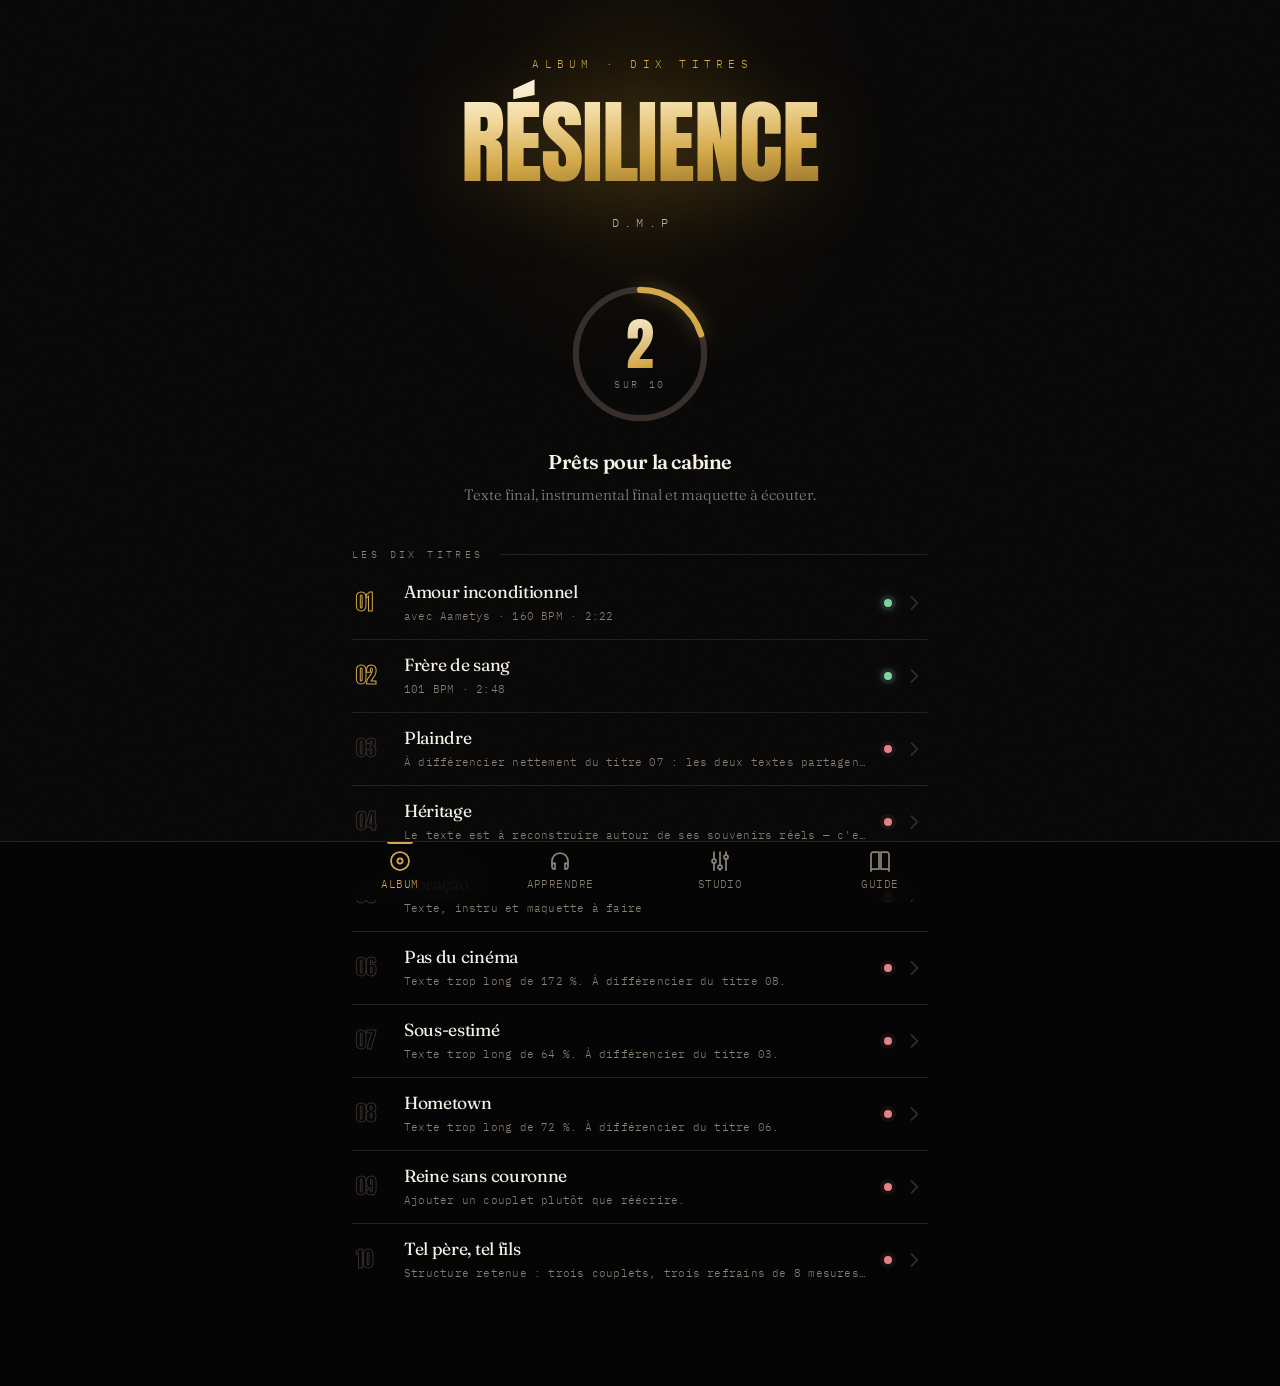
==== commit 61042e06: "Barre de travail : reculer coute une tape au lieu de quatre Le lecteur modal est ce qui empechait st" ====
--- a/index.html
+++ b/index.html
@@ -50,6 +50,7 @@
 <symbol id="ic-externe" viewBox="0 0 24 24" fill="none" stroke="currentColor" stroke-width="1.75" stroke-linecap="round" stroke-linejoin="round"><path d="M13 4h7v7"/><path d="M20 4l-9 9"/><path d="M18 14.5V19a1.5 1.5 0 0 1-1.5 1.5h-11A1.5 1.5 0 0 1 4 19V8a1.5 1.5 0 0 1 1.5-1.5H10"/></symbol>
 <symbol id="ic-texte" viewBox="0 0 24 24" fill="none" stroke="currentColor" stroke-width="1.75" stroke-linecap="round" stroke-linejoin="round"><path d="M4 6h16"/><path d="M4 11h16"/><path d="M4 16h10"/></symbol>
 <symbol id="ic-studio" viewBox="0 0 24 24" fill="none" stroke="currentColor" stroke-width="1.75" stroke-linecap="round" stroke-linejoin="round"><path d="M6 3v7"/><path d="M6 14v7"/><circle cx="6" cy="12" r="2"/><path d="M12 3v13"/><path d="M12 20v1"/><circle cx="12" cy="18" r="2"/><path d="M18 3v3"/><path d="M18 10v11"/><circle cx="18" cy="8" r="2"/></symbol>
+<symbol id="ic-boucle" viewBox="0 0 24 24" fill="none" stroke="currentColor" stroke-width="1.75" stroke-linecap="round" stroke-linejoin="round"><path d="M17 2.5l3.5 3.5L17 9.5"/><path d="M20.5 6H7a4 4 0 0 0-4 4v1"/><path d="M7 21.5L3.5 18 7 14.5"/><path d="M3.5 18H17a4 4 0 0 0 4-4v-1"/></symbol>
 <symbol id="ic-reglages" viewBox="0 0 24 24" fill="none" stroke="currentColor" stroke-width="1.75" stroke-linecap="round" stroke-linejoin="round"><path d="M4 7h10"/><circle cx="17" cy="7" r="2.4"/><path d="M20 17H10"/><circle cx="7" cy="17" r="2.4"/></symbol>
 </defs></svg>
 
@@ -130,14 +131,26 @@
 </main>
 
 <!-- ═══════════════ MINI-LECTEUR ═══════════════ -->
+<!-- Un seul objet : mini-lecteur ailleurs, barre de travail dans la vue d'un
+     titre. Meme emplacement, meme hauteur — mais reculer coute une seule tape,
+     et la barre de position se tire sans ouvrir la feuille. -->
 <div class="mini" id="mini" hidden>
-  <div class="mini-jauge"><i id="mini-jauge"></i></div>
+  <div class="mini-jauge" id="mini-barre" role="slider" tabindex="0"
+       aria-label="Position de lecture" aria-valuemin="0" aria-valuemax="100" aria-valuenow="0">
+    <i id="mini-jauge"></i><span class="mini-poi" id="mini-poi"></span>
+  </div>
   <button class="mini-ouvre" id="mini-ouvre" aria-label="Ouvrir le lecteur">
     <span class="mini-n anton" id="mini-num"></span>
     <span class="mini-txt"><b id="mini-titre"></b><s id="mini-source"></s></span>
   </button>
+  <button class="mini-saut" id="mini-recul" aria-label="Reculer de quatre mesures">
+    <svg class="ic ic-22"><use href="#ic-recul"/></svg><em class="mono">4</em>
+  </button>
   <button class="mini-pp" id="mini-pp" aria-label="Lecture">
     <svg class="ic ic-22"><use href="#ic-play"/></svg>
+  </button>
+  <button class="mini-saut" id="mini-avance" aria-label="Avancer de quatre mesures">
+    <svg class="ic ic-22"><use href="#ic-avance"/></svg><em class="mono">4</em>
   </button>
 </div>
 
@@ -166,14 +179,8 @@
     <span class="fl-id"><b id="fl-titre"></b><s id="fl-feat"></s></span>
   </div>
 
-  <div class="fl-bascule" id="fl-bascule">
-    <button class="fb on" id="fb-maq" aria-pressed="true">
-      <svg class="ic ic-18"><use href="#ic-micro"/></svg><span>Maquette</span>
-    </button>
-    <button class="fb" id="fb-ins" aria-pressed="false">
-      <svg class="ic ic-18"><use href="#ic-note"/></svg><span>Instrumental</span>
-    </button>
-  </div>
+  <!-- construite par app.js selon les sources reellement disponibles -->
+  <div class="fl-bascule" id="fl-bascule" role="group" aria-label="Source audio"></div>
 
   <div class="fl-barre" id="fl-barre" role="slider" tabindex="0"
        aria-label="Position de lecture" aria-valuemin="0" aria-valuemax="100" aria-valuenow="0">
@@ -186,15 +193,27 @@
   </div>
 
   <div class="fl-cmd">
-    <button class="fc" id="fl-recul" aria-label="Reculer de quinze secondes">
-      <svg class="ic ic-26"><use href="#ic-recul"/></svg><em class="mono">15</em>
+    <button class="fc" id="fl-recul" aria-label="Reculer de quatre mesures">
+      <svg class="ic ic-26"><use href="#ic-recul"/></svg><em class="mono">4</em>
     </button>
     <button class="fc fc-pp" id="fl-pp" aria-label="Lecture">
       <svg class="ic ic-30"><use href="#ic-play"/></svg>
     </button>
-    <button class="fc" id="fl-avance" aria-label="Avancer de quinze secondes">
-      <svg class="ic ic-26"><use href="#ic-avance"/></svg><em class="mono">15</em>
-    </button>
+    <button class="fc" id="fl-avance" aria-label="Avancer de quatre mesures">
+      <svg class="ic ic-26"><use href="#ic-avance"/></svg><em class="mono">4</em>
+    </button>
+  </div>
+
+  <!-- repeter et ralentir : les deux gestes de base pour memoriser un texte -->
+  <div class="fl-outils">
+    <button class="fo" id="fl-boucle" aria-pressed="false">
+      <svg class="ic ic-18"><use href="#ic-boucle"/></svg><span>Répéter</span>
+    </button>
+    <div class="fl-vit" role="group" aria-label="Vitesse de lecture">
+      <button class="fv" data-vit="0.75">0,75×</button>
+      <button class="fv" data-vit="0.9">0,9×</button>
+      <button class="fv on" data-vit="1">1×</button>
+    </div>
   </div>
 
   <button class="fl-vers" id="fl-vers">
--- a/app.css
+++ b/app.css
@@ -71,7 +71,9 @@
   transition:padding-bottom var(--t-base) var(--ent);
 }
 body.a-mini{ padding-bottom:calc(var(--h-ong) + var(--h-mini) + var(--sab) + var(--e7)) }
-body.fige{ overflow:hidden }
+/* Verrou de defilement : c'est html qui defile, donc overflow:hidden sur body
+   ne suffit pas. On fige la position et on reporte le decalage. */
+body.fige{ position:fixed; left:0; right:0; width:100%; overflow:hidden }
 
 .anton{font-family:Anton,"Arial Narrow",sans-serif;font-weight:400}
 .mono,.mono *{font-family:"IBM Plex Mono",ui-monospace,monospace;font-variant-numeric:tabular-nums}
@@ -82,8 +84,11 @@
   background-image:url("data:image/svg+xml,%3Csvg xmlns='http://www.w3.org/2000/svg' width='220' height='220'%3E%3Cfilter id='n'%3E%3CfeTurbulence type='fractalNoise' baseFrequency='.85' numOctaves='3'/%3E%3C/filter%3E%3Crect width='220' height='220' filter='url(%23n)'/%3E%3C/svg%3E");
 }
 
-/* icones : une seule famille, tailles jetonnees */
-.ic{display:block;flex:none;color:currentColor}
+/* Icones : une seule famille, tailles jetonnees.
+   La taille par defaut est indispensable : un SVG sans largeur ni hauteur
+   retombe sur 300x150 px, la taille par defaut des elements remplaces. */
+.ic{display:block;flex:none;color:currentColor;width:20px;height:20px}
+.ic-16{width:16px;height:16px}
 .ic-18{width:18px;height:18px} .ic-20{width:20px;height:20px}
 .ic-22{width:22px;height:22px} .ic-24{width:24px;height:24px}
 .ic-26{width:26px;height:26px} .ic-30{width:30px;height:30px}
@@ -245,6 +250,36 @@
   white-space:nowrap;overflow:hidden;text-overflow:ellipsis;
 }
 .ec-d{display:none}   /* la duree est passee dans .ec-c s */
+
+/* Apprendre montre les dix textes, pas seulement les deux avec maquette */
+.grp{margin:0 0 var(--e7)}
+.grp:last-child{margin-bottom:0}
+.grp-t{display:flex;align-items:baseline;gap:var(--e3);margin:0 0 var(--e4)}
+.grp-t span{
+  font-family:"IBM Plex Mono",monospace;font-size:10px;letter-spacing:.28em;
+  text-transform:uppercase;color:var(--tx3);white-space:nowrap;
+}
+.grp-t i{flex:1;height:1px;background:var(--ligne)}
+.grp-p{margin:calc(var(--e4) * -1) 0 var(--e4);font-size:14.5px;color:var(--tx3);
+  line-height:1.6;font-style:italic}
+
+/* titres sans maquette : sobres, sans bouton de lecture */
+.tx{display:flex;align-items:center;gap:var(--e4);width:100%;text-align:left;
+  min-height:64px;padding:var(--e3) var(--e1);
+  border-bottom:1px solid var(--ligne);transition:background var(--t-vite) linear}
+.tx:last-child{border-bottom:0}
+.tx:active{background:var(--s1)}
+.tx-n{font-family:Anton,sans-serif;font-size:19px;line-height:1.5;min-width:30px;
+  color:transparent;-webkit-text-stroke:1px var(--ligne2)}
+.tx-c{flex:1;min-width:0}
+.tx-c b{display:block;font-weight:400;font-size:16.5px;letter-spacing:-.016em;
+  line-height:1.32;color:var(--tx2);
+  white-space:nowrap;overflow:hidden;text-overflow:ellipsis}
+.tx-c s{display:block;text-decoration:none;margin-top:4px;
+  font-family:"IBM Plex Mono",monospace;font-size:10px;letter-spacing:.02em;
+  color:var(--tx3);line-height:1.5;
+  white-space:nowrap;overflow:hidden;text-overflow:ellipsis}
+.tx svg{color:var(--ligne2)}
 
 .vide{
   padding:var(--e8) var(--e5);text-align:center;border-radius:16px;
@@ -386,11 +421,19 @@
   text-transform:uppercase;line-height:1.7;
 }
 .avert p{margin:0;font-size:15px;color:var(--tx2);line-height:1.6}
+/* l'alerte de production etait le texte le plus petit et le plus pale de la
+   fiche, en styles en ligne, au fond d'un repliable */
+.alerte{
+  display:flex;gap:var(--e3);margin:var(--e3) 0 0;padding:var(--e4);
+  border-radius:12px;background:var(--s2);border-left:2px solid var(--or-f);
+}
+.alerte svg{color:var(--or);margin-top:2px}
+.alerte p{margin:0;font-size:15.5px;color:var(--tx2);line-height:1.62}
 
 /* ═══════════════════════ SECTIONS REPLIABLES ═══════════════════════ */
 .bloc{margin:var(--e3) 0 0;border-radius:12px;background:var(--s1);
   border:1px solid var(--ligne);overflow:hidden}
-.bloc:first-of-type{margin-top:var(--e6)}
+/* .bloc:first-of-type ne s'appliquait jamais : le premier div est .pi */
 .bloc-t{
   display:flex;align-items:center;gap:var(--e3);width:100%;
   min-height:56px;padding:var(--e3) var(--e4);text-align:left;
@@ -436,6 +479,33 @@
 }
 
 /* ═══════════════════════ PAROLES ═══════════════════════ */
+/* Les paroles ne sont plus dans un repliable : c'est une section a part entiere,
+   avec sa propre en-tete. Chaque couplet se replie individuellement. */
+.paroles{margin:var(--e8) 0 0}
+.par-tete{
+  display:flex;align-items:center;gap:var(--e3);
+  padding:0 0 var(--e4);margin:0 0 var(--e5);
+  border-bottom:1px solid var(--ligne);
+}
+.par-tete>svg:first-child{color:var(--or)}
+.par-tete b{
+  font-family:"IBM Plex Mono",monospace;font-size:11px;letter-spacing:.24em;
+  text-transform:uppercase;color:var(--tx2);font-weight:400;line-height:1.7;
+}
+.par-tete .cpt{
+  font-family:"IBM Plex Mono",monospace;font-size:11px;color:var(--tx3);
+  font-variant-numeric:tabular-nums;
+}
+.par-tout{
+  margin-left:auto;display:inline-flex;align-items:center;gap:7px;
+  min-height:44px;padding:0 var(--e2) 0 var(--e3);border-radius:9px;
+  font-family:"IBM Plex Mono",monospace;font-size:9.5px;letter-spacing:.16em;
+  text-transform:uppercase;color:var(--tx3);white-space:nowrap;
+  transition:color var(--t-vite) linear,background var(--t-vite) linear;
+}
+.par-tout:active{background:var(--s1);color:var(--tx2)}
+.par-tout .chv{transition:transform var(--t-base) var(--ent)}
+
 .par-sec{margin:0 0 var(--e6)}
 .par-sec:last-child{margin-bottom:0}
 .par-t{
@@ -455,17 +525,13 @@
 .par-c{display:grid;grid-template-rows:1fr;transition:grid-template-rows var(--t-lent) var(--ent)}
 .par-sec[data-ouvert="0"] .par-c{grid-template-rows:0fr}
 .par-c>div{overflow:hidden;min-height:0}
-.vers{margin:0;font-size:18px;line-height:1.74;color:var(--tx);letter-spacing:-.012em}
+/* 65 % des barres depassent une ligne. Retrait negatif : la continuation est
+   decalee, donc elle ne peut plus se confondre avec un nouveau vers. */
+.vers{
+  margin:0;font-size:18px;line-height:1.74;color:var(--tx);letter-spacing:-.012em;
+  font-weight:400;text-indent:-0.9em;padding-left:0.9em;
+}
 .par-sec.refrain .vers{color:var(--or-c)}
-
-.par-outils{display:flex;justify-content:flex-end;margin:0 0 var(--e4)}
-.par-outils button{
-  display:inline-flex;align-items:center;gap:var(--e2);min-height:44px;padding:0 var(--e3);
-  border-radius:9px;font-family:"IBM Plex Mono",monospace;font-size:10px;
-  letter-spacing:.18em;text-transform:uppercase;color:var(--tx3);
-  transition:color var(--t-vite) linear,background var(--t-vite) linear;
-}
-.par-outils button:active{background:var(--s1);color:var(--tx2)}
 
 /* ═══════════════════════ LIEN EXTERNE ═══════════════════════ */
 .ext{
@@ -530,9 +596,30 @@
 }
 .mini[hidden]{display:none}
 @keyframes mini-ent{from{opacity:0;transform:translate3d(0,16px,0)}to{opacity:1;transform:none}}
-.mini-jauge{position:absolute;top:0;left:0;right:0;height:2px;background:var(--ligne2)}
+/* La barre de position est aussi la zone tactile : trait de 2 px, mais 16 px
+   de prise reelle grace au debord du ::after. */
+.mini-jauge{position:absolute;top:0;left:0;right:0;height:2px;background:var(--ligne2);
+  touch-action:none;cursor:pointer}
+.mini-jauge::after{content:'';position:absolute;left:0;right:0;top:-7px;bottom:-7px}
 .mini-jauge i{display:block;height:100%;width:0;background:var(--or);
   box-shadow:0 0 8px var(--or)}
+.mini-poi{position:absolute;top:1px;left:0;width:11px;height:11px;border-radius:50%;
+  background:var(--or-c);translate:-50% -50%;pointer-events:none;opacity:0;
+  box-shadow:0 1px 6px #000000B3;transition:opacity var(--t-vite) linear,scale var(--t-vite) var(--ent)}
+.mini.travail .mini-poi{opacity:1}
+.mini-jauge.tire .mini-poi{scale:1.5;opacity:1}
+.mini-jauge.tire i{transition:none}
+
+/* les sauts n'apparaissent que dans la vue d'un titre */
+.mini-saut{display:none;position:relative;width:44px;height:44px;border-radius:11px;
+  flex:none;place-items:center;color:var(--tx2);
+  transition:background var(--t-vite) linear,transform var(--t-vite) var(--ent)}
+.mini.travail .mini-saut{display:grid}
+.mini-saut:active{background:var(--s2);transform:scale(.92)}
+.mini-saut em{position:absolute;top:50%;left:50%;translate:-50% -44%;
+  font-style:normal;font-size:8.5px;color:var(--tx3)}
+.mini.travail .mini-n{display:none}
+.mini.travail .mini-ouvre{padding-left:var(--e4)}
 .mini-ouvre{
   flex:1;min-width:0;display:flex;align-items:center;gap:var(--e3);
   height:100%;padding-left:var(--e3);text-align:left;
@@ -575,8 +662,8 @@
   transition:color var(--t-vite) linear;
 }
 .ong span{
-  font-family:"IBM Plex Mono",monospace;font-size:9.5px;letter-spacing:.14em;
-  text-transform:uppercase;line-height:1.6;
+  font-family:"IBM Plex Mono",monospace;font-size:11px;letter-spacing:.04em;
+  text-transform:uppercase;line-height:1.5;
 }
 .ong::before{
   content:'';position:absolute;top:0;left:50%;translate:-50% 0;
@@ -590,7 +677,7 @@
 
 /* ═══════════════════════ LECTEUR PLEIN ═══════════════════════ */
 .scrim{
-  position:fixed;inset:0;z-index:var(--z-scrim);background:#000000A6;
+  position:fixed;inset:0;z-index:var(--z-scrim);background:#000000A6;touch-action:none;
   -webkit-backdrop-filter:blur(3px);backdrop-filter:blur(3px);
   animation:scr-ent var(--t-base) linear both;
 }
@@ -615,7 +702,7 @@
 @keyframes fe-ent{from{transform:translate3d(0,100%,0)}to{transform:none}}
 @keyframes fe-sor{from{transform:none}to{transform:translate3d(0,100%,0)}}
 
-.fl-poignee-b{width:100%;height:34px;display:grid;place-items:center}
+.fl-poignee-b{width:100%;height:44px;display:grid;place-items:center}
 .fl-poignee-b i{display:block;width:40px;height:4px;border-radius:4px;background:var(--ligne2)}
 .fl-haut{display:flex;align-items:center;gap:var(--e4);margin:var(--e1) 0 var(--e6)}
 .fl-num{
@@ -642,9 +729,14 @@
   transition:background var(--t-base) var(--ent),color var(--t-base) linear;
 }
 .fb.on{background:var(--or-v);color:var(--or-c);box-shadow:inset 0 0 0 1px var(--or-f)}
-
-.fl-barre{position:relative;height:40px;display:flex;align-items:center;
-  margin:var(--e6) 0 0;touch-action:none;cursor:pointer}
+.fb span{min-width:0;overflow:hidden;text-overflow:ellipsis;white-space:nowrap}
+/* trois sources : on retire les icones, les libelles portent seuls */
+.fl-bascule.serre .fb{gap:0;letter-spacing:.1em;font-size:10px}
+.fl-bascule.serre .fb svg{display:none}
+.fl-bascule[hidden]{display:none}
+
+.fl-barre{position:relative;height:44px;display:flex;align-items:center;
+  margin:var(--e5) 0 0;touch-action:none;cursor:pointer}
 .fl-piste{display:block;width:100%;height:4px;border-radius:4px;background:var(--ligne2);
   position:relative;overflow:hidden}
 .fl-piste b{position:absolute;inset:0 100% 0 0;background:var(--or);border-radius:4px}
@@ -677,6 +769,29 @@
 }
 .fc-pp:active{background:var(--or-c);transform:scale(.95)}
 
+.fl-outils{display:flex;align-items:center;gap:var(--e2);margin:0 0 var(--e3)}
+.fo{
+  display:inline-flex;align-items:center;gap:var(--e2);min-height:44px;
+  padding:0 var(--e4);border-radius:11px;background:var(--s0);
+  border:1px solid var(--ligne);color:var(--tx3);white-space:nowrap;
+  font-family:"IBM Plex Mono",monospace;font-size:10px;letter-spacing:.16em;
+  text-transform:uppercase;line-height:1.7;
+  transition:background var(--t-base) var(--ent),color var(--t-base) linear;
+}
+.fo[aria-pressed="true"]{background:var(--or-v);color:var(--or-c);
+  border-color:var(--or-f)}
+.fl-vit{display:flex;gap:4px;margin-left:auto;padding:4px;border-radius:11px;
+  background:var(--s0);border:1px solid var(--ligne)}
+.fv{
+  position:relative;min-width:46px;min-height:36px;padding:0 var(--e2);border-radius:8px;
+  font-family:"IBM Plex Mono",monospace;font-size:11px;color:var(--tx3);
+  font-variant-numeric:tabular-nums;
+  transition:background var(--t-base) var(--ent),color var(--t-base) linear;
+}
+/* zone tactile portee a 44 px sans grossir le visuel : 36 + 2x4 de debord */
+.fv::after{content:'';position:absolute;left:0;right:0;top:-4px;bottom:-4px}
+.fv.on{background:var(--or-v);color:var(--or-c);box-shadow:inset 0 0 0 1px var(--or-f)}
+
 .fl-vers{
   display:flex;align-items:center;gap:var(--e3);width:100%;min-height:52px;
   padding:0 var(--e4);border-radius:12px;background:var(--s0);
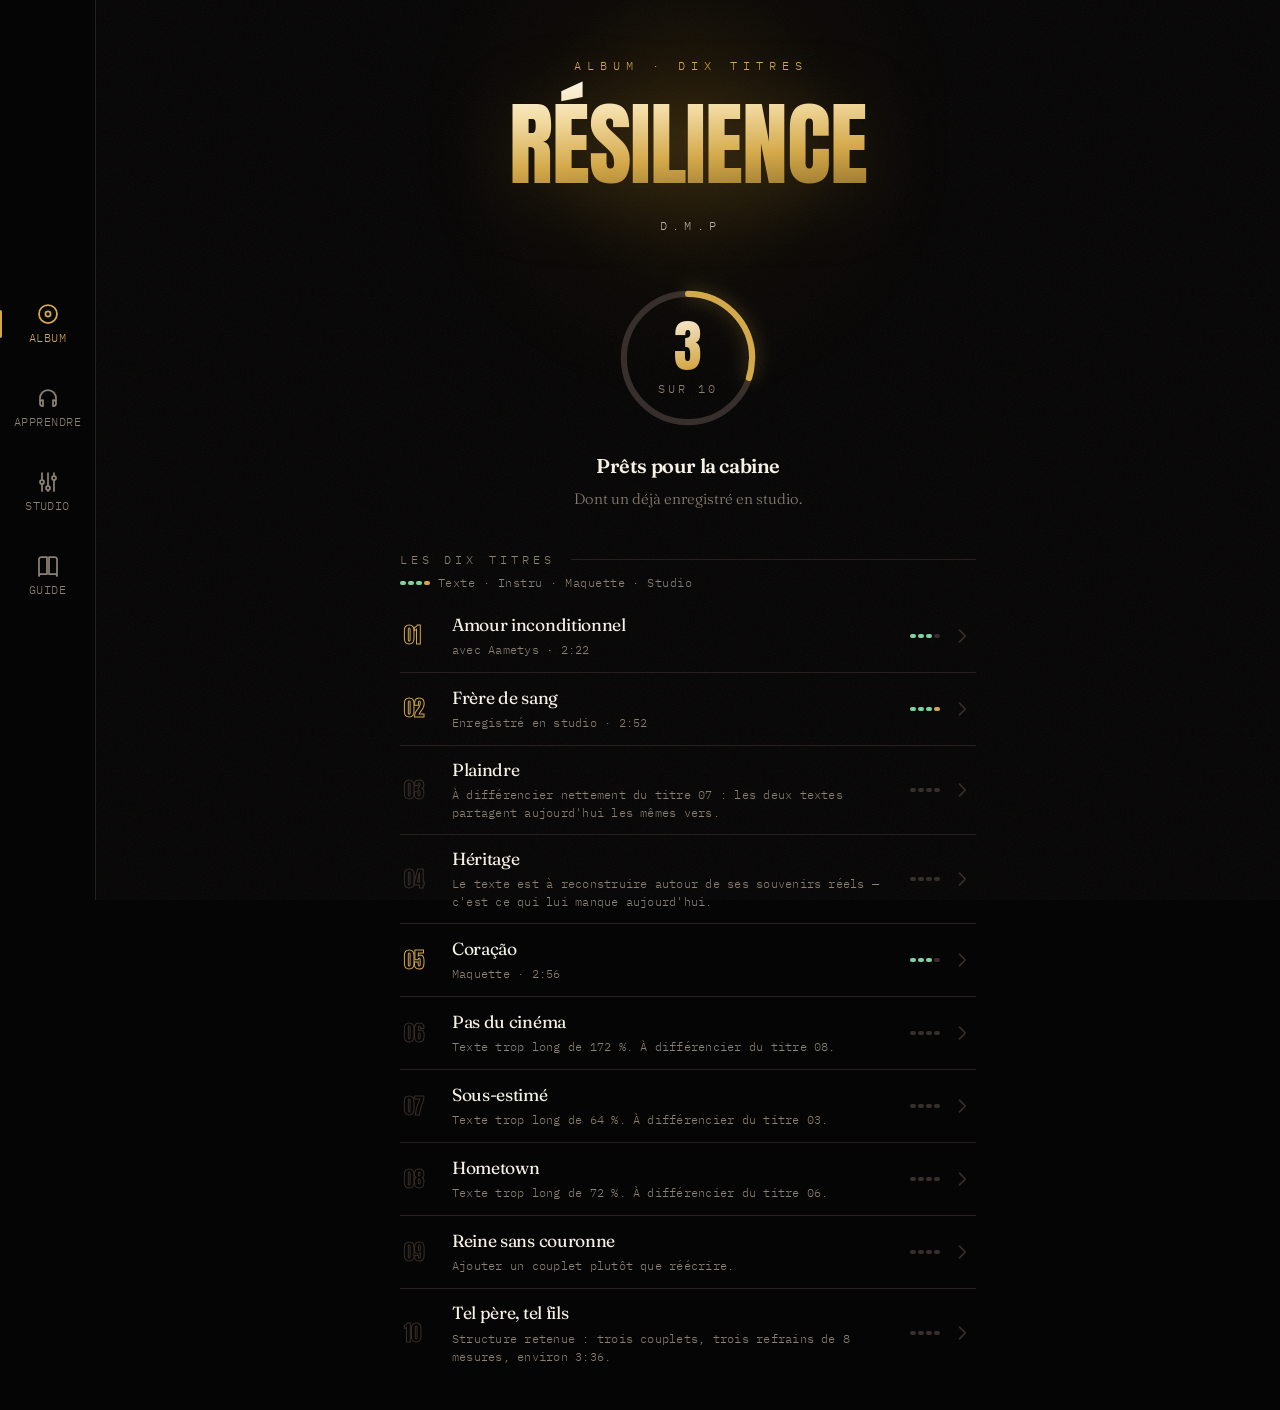
==== commit a80e9bb8: "Album : une jauge en quatre etapes remplace la pastille de couleur Chaque titre montre ou il en est " ====
--- a/index.html
+++ b/index.html
@@ -79,6 +79,7 @@
     </section>
 
     <div class="lst-t"><span>Les dix titres</span><i></i></div>
+    <p class="lst-leg" aria-hidden="true"><span class="jauge"><i class="ok"></i><i class="ok"></i><i class="ok"></i><i class="ok st"></i></span>Texte · Instru · Maquette · Studio</p>
     <ol class="lst" id="lst-pistes"></ol>
   </section>
 
@@ -122,7 +123,13 @@
       <button class="tete-b" id="btn-retour" aria-label="Revenir aux titres">
         <svg class="ic ic-20"><use href="#ic-retour"/></svg>
       </button>
-      <span class="tete-t" id="tete-titre"></span>
+      <!-- Deux couches dans le meme emplacement : le titre en haut de page, le
+           rail des sections des qu'on lit. Elles se relaient sans ajouter un
+           pixel de hauteur. -->
+      <span class="tete-mid">
+        <span class="tete-t" id="tete-titre"></span>
+        <span class="rail" id="rail" role="tablist" aria-label="Sections du texte"></span>
+      </span>
       <span class="tete-n mono" id="tete-num"></span>
     </div>
     <div id="piste-corps"></div>
--- a/app.css
+++ b/app.css
@@ -63,7 +63,9 @@
   line-height:1.6;
   font-weight:300;
   -webkit-font-smoothing:antialiased;
-  overflow-x:hidden;
+  /* clip et non hidden : hidden ferait de body un conteneur de defilement,
+     ce qui casse position:sticky pour la barre du haut de la vue piste */
+  overflow-x:clip;
   overscroll-behavior-y:none;
   /* on laisse le document defiler : l'appui sur la barre d'etat iOS
      ramene en haut, et l'inertie reste native */
@@ -124,7 +126,7 @@
 .hero>*{position:relative}
 .hero-k{
   margin:0 0 var(--e5);padding-left:.5em;
-  font-family:"IBM Plex Mono",monospace;font-size:10.5px;letter-spacing:.5em;
+  font-family:"IBM Plex Mono",monospace;font-size:12px;letter-spacing:.5em;
   text-transform:uppercase;color:var(--or);
 }
 /* Anton deborde sa boite de ligne : 1.5 mini, sinon le degrade decapite le E accentue.
@@ -138,7 +140,7 @@
 }
 .hero-a{
   margin:var(--e5) 0 0;padding-left:.44em;
-  font-family:"IBM Plex Mono",monospace;font-size:11.5px;letter-spacing:.44em;
+  font-family:"IBM Plex Mono",monospace;font-size:12px;letter-spacing:.44em;
   text-transform:uppercase;color:var(--tx2);
 }
 
@@ -164,7 +166,7 @@
 }
 .an-c i{
   font-style:normal;font-family:"IBM Plex Mono",monospace;
-  font-size:10px;letter-spacing:.26em;text-transform:uppercase;color:var(--tx3);
+  font-size:12px;letter-spacing:.26em;text-transform:uppercase;color:var(--tx3);
 }
 .prog-h{
   margin:var(--e5) 0 var(--e2);font-size:20px;font-weight:600;
@@ -176,7 +178,7 @@
 .vh{padding:calc(var(--sat) + var(--e9)) 0 var(--e6)}
 .vh-k{
   margin:0 0 var(--e3);padding-left:.34em;
-  font-family:"IBM Plex Mono",monospace;font-size:10px;letter-spacing:.34em;
+  font-family:"IBM Plex Mono",monospace;font-size:12px;letter-spacing:.34em;
   text-transform:uppercase;color:var(--or);
 }
 .vh-t{
@@ -188,7 +190,7 @@
 /* ═══════════════════════ TITRE DE SECTION ═══════════════════════ */
 .lst-t{display:flex;align-items:center;gap:var(--e4);margin:0 0 var(--e1)}
 .lst-t span{
-  font-family:"IBM Plex Mono",monospace;font-size:10px;letter-spacing:.34em;
+  font-family:"IBM Plex Mono",monospace;font-size:12px;letter-spacing:.34em;
   text-transform:uppercase;color:var(--tx3);white-space:nowrap;
 }
 .lst-t i{flex:1;height:1px;background:var(--ligne)}
@@ -214,9 +216,9 @@
 }
 .pl-c s{
   display:block;text-decoration:none;margin-top:5px;
-  font-family:"IBM Plex Mono",monospace;font-size:11px;letter-spacing:.02em;
+  font-family:"IBM Plex Mono",monospace;font-size:12px;letter-spacing:.02em;
   color:var(--tx3);line-height:1.5;
-  white-space:nowrap;overflow:hidden;text-overflow:ellipsis;
+  /* la note d'etat est une information de suivi : affichee en entier, jamais coupee */
 }
 .pl-e{display:flex;align-items:center;gap:var(--e3);flex:none}
 .pastille{
@@ -224,6 +226,15 @@
   background:var(--att);box-shadow:0 0 0 4px var(--att-v);
 }
 .pl.pret .pastille{background:var(--ok);box-shadow:0 0 0 4px var(--ok-v),0 0 12px -1px var(--ok)}
+/* jauge d'avancement : Texte · Instru · Maquette · Studio */
+.jauge{display:inline-flex;gap:2px;flex:none}
+.jauge i{width:6px;height:4px;border-radius:2px;background:var(--ligne2)}
+.jauge i.ok{background:var(--ok)}
+.jauge i.st{background:var(--or)}
+.lst-leg{
+  display:flex;align-items:center;gap:var(--e2);margin:0 0 var(--e2);
+  font-family:"IBM Plex Mono",monospace;font-size:12px;letter-spacing:.04em;color:var(--tx3);
+}
 .pl-fl{color:var(--ligne2)}
 
 /* ═══════════════════════ CARTE D'ECOUTE ═══════════════════════ */
@@ -245,9 +256,8 @@
   white-space:nowrap;overflow:hidden;text-overflow:ellipsis}
 .ec-c s{
   display:block;text-decoration:none;margin-top:5px;
-  font-family:"IBM Plex Mono",monospace;font-size:10.5px;letter-spacing:.16em;
+  font-family:"IBM Plex Mono",monospace;font-size:12px;letter-spacing:.16em;
   text-transform:uppercase;color:var(--or-c);line-height:1.6;
-  white-space:nowrap;overflow:hidden;text-overflow:ellipsis;
 }
 .ec-d{display:none}   /* la duree est passee dans .ec-c s */
 
@@ -256,7 +266,7 @@
 .grp:last-child{margin-bottom:0}
 .grp-t{display:flex;align-items:baseline;gap:var(--e3);margin:0 0 var(--e4)}
 .grp-t span{
-  font-family:"IBM Plex Mono",monospace;font-size:10px;letter-spacing:.28em;
+  font-family:"IBM Plex Mono",monospace;font-size:12px;letter-spacing:.28em;
   text-transform:uppercase;color:var(--tx3);white-space:nowrap;
 }
 .grp-t i{flex:1;height:1px;background:var(--ligne)}
@@ -276,7 +286,7 @@
   line-height:1.32;color:var(--tx2);
   white-space:nowrap;overflow:hidden;text-overflow:ellipsis}
 .tx-c s{display:block;text-decoration:none;margin-top:4px;
-  font-family:"IBM Plex Mono",monospace;font-size:10px;letter-spacing:.02em;
+  font-family:"IBM Plex Mono",monospace;font-size:12px;letter-spacing:.02em;
   color:var(--tx3);line-height:1.5;
   white-space:nowrap;overflow:hidden;text-overflow:ellipsis}
 .tx svg{color:var(--ligne2)}
@@ -304,34 +314,73 @@
 /* ═══════════════════════ TETE DE PISTE (collante) ═══════════════════════ */
 .tete{
   position:sticky;top:0;z-index:var(--z-tete);
+  display:flex;align-items:center;gap:var(--e2);
+  min-height:calc(52px + var(--sat));padding-bottom:var(--e2);
   margin-left:calc(var(--marge) * -1);margin-right:calc(var(--marge-d) * -1);
   padding-top:var(--sat);
   padding-left:max(var(--e3), var(--sal));padding-right:max(var(--e4), var(--sar));
-  background:color-mix(in srgb, var(--s0) 88%, transparent);
-  -webkit-backdrop-filter:saturate(180%) blur(16px);
-  backdrop-filter:saturate(180%) blur(16px);
+  /* fond PLEIN : au-dessus d'une colonne de texte qui defile, un fond
+     translucide laisse voir les vers passer dessous */
+  background:var(--s0);
   border-bottom:1px solid transparent;
   transition:border-color var(--t-base) linear;
 }
 .tete.decolle{border-bottom-color:var(--ligne)}
-.tete-in,.tete{display:flex;align-items:center;gap:var(--e2)}
-.tete{height:auto}
-.tete>*{flex:none}
+/* .tete>* {flex:none} etait plus specifique que .tete-mid{flex:1} et empechait
+   la zone centrale de s'etendre. On cible les cotes, pas tous les enfants. */
+.tete-b,.tete-n{flex:none}
 .tete-b{
   width:44px;height:44px;border-radius:11px;display:grid;place-items:center;
   color:var(--tx);transition:background var(--t-vite) linear;
 }
 .tete-b:active{background:var(--s2)}
+.tete-mid{position:relative;flex:1;min-width:0;display:block;height:44px}
 .tete-t{
-  flex:1;min-width:0;font-size:16px;font-weight:600;letter-spacing:-.02em;
+  position:absolute;inset:0;display:flex;align-items:center;
+  font-size:16px;font-weight:600;letter-spacing:-.02em;
   white-space:nowrap;overflow:hidden;text-overflow:ellipsis;
-  opacity:0;transform:translateY(6px);
+  opacity:0;transform:translateY(6px);pointer-events:none;
   transition:opacity var(--t-base) var(--ent),transform var(--t-base) var(--ent);
 }
 .tete.decolle .tete-t{opacity:1;transform:none}
-.tete-n{font-size:11px;letter-spacing:.24em;color:var(--tx3);padding-right:var(--e1)}
+/* le rail prend la place du titre des qu'on entre dans le texte : ce n'est pas
+   un doublon, c'est le meme objet vu de pres ou de loin */
+.tete.rail-on .tete-t{opacity:0;transform:translateY(-6px)}
+.rail{
+  position:absolute;inset:0;display:flex;align-items:center;gap:6px;
+  overflow-x:auto;overflow-y:hidden;scrollbar-width:none;
+  -webkit-overflow-scrolling:touch;scroll-snap-type:x proximity;
+  opacity:0;pointer-events:none;transform:translateY(6px);
+  transition:opacity var(--t-base) var(--ent),transform var(--t-base) var(--ent);
+}
+.rail::-webkit-scrollbar{display:none}
+/* les puces se fondent aux deux bords au lieu d'etre coupees net */
+.rail{
+  -webkit-mask-image:linear-gradient(90deg,transparent 0,#000 14px,#000 calc(100% - 18px),transparent 100%);
+  mask-image:linear-gradient(90deg,transparent 0,#000 14px,#000 calc(100% - 18px),transparent 100%);
+}
+.tete.rail-on .rail{opacity:1;pointer-events:auto;transform:none}
+/* centrage en flex plutot que par line-height : une boite de ligne forcee plus
+   courte que la boite du glyphe rogne le texte */
+.rail-p{
+  position:relative;flex:none;height:32px;padding:0 12px;border-radius:8px;
+  display:inline-flex;align-items:center;
+  scroll-snap-align:center;white-space:nowrap;
+  background:var(--s1);color:var(--tx3);
+  font-family:"IBM Plex Mono",monospace;font-size:12px;letter-spacing:.1em;
+  text-transform:uppercase;line-height:1.4;
+  transition:background var(--t-vite) linear,color var(--t-vite) linear;
+}
+/* zone tactile portee a 44 px sans grossir la puce */
+.rail-p::after{content:'';position:absolute;left:0;right:0;top:-7px;bottom:-7px}
+.rail-p.refrain{color:var(--or-f)}
+.rail-p[aria-selected="true"]{background:var(--s3);color:var(--tx)}
+.rail-p.refrain[aria-selected="true"]{color:var(--or-c)}
+.rail-p.sue::before{content:'';position:absolute;top:5px;right:5px;
+  width:4px;height:4px;border-radius:50%;background:var(--ok)}
+.tete-n{font-size:12px;letter-spacing:.24em;color:var(--tx3);padding-right:var(--e1)}
 /* la barre collante mesure 44 + safe-area ; on garde ce bloc au-dessus du contenu */
-.tete{min-height:calc(52px + var(--sat));padding-bottom:var(--e2)}
+
 
 /* ═══════════════════════ PISTE : IDENTITE ═══════════════════════ */
 .pi{position:relative;padding:var(--e6) 0 0;overflow:hidden}
@@ -343,7 +392,7 @@
 .pi.pret .pi-g{-webkit-text-stroke:1px #5E4718;opacity:.75}
 .pi>*:not(.pi-g){position:relative;z-index:1}
 .pi-k{
-  margin:0 0 var(--e3);font-family:"IBM Plex Mono",monospace;font-size:10.5px;
+  margin:0 0 var(--e3);font-family:"IBM Plex Mono",monospace;font-size:12px;
   letter-spacing:.3em;text-transform:uppercase;color:var(--or);
 }
 .pi h1{
@@ -352,27 +401,21 @@
 }
 .pi-f{
   display:block;margin-top:var(--e3);font-family:"IBM Plex Mono",monospace;
-  font-size:11px;letter-spacing:.2em;text-transform:uppercase;color:var(--tx3);line-height:1.6;
+  font-size:12px;letter-spacing:.2em;text-transform:uppercase;color:var(--tx3);line-height:1.6;
 }
 .etat{
   display:inline-flex;align-items:center;gap:var(--e2);margin-top:var(--e4);
   padding:8px 14px;border-radius:99px;
-  font-family:"IBM Plex Mono",monospace;font-size:10px;letter-spacing:.2em;
+  font-family:"IBM Plex Mono",monospace;font-size:12px;letter-spacing:.2em;
   text-transform:uppercase;line-height:1.7;
 }
 .etat.pret{background:var(--or-v);color:var(--or-c);box-shadow:inset 0 0 0 1px var(--or-f)}
 .etat.chantier{background:var(--att-v);color:var(--att);box-shadow:inset 0 0 0 1px currentColor}
 
 /* ═══════════════════════ JALONS ═══════════════════════ */
-.jalons{display:flex;gap:var(--e2);margin:var(--e6) 0 0}
-.jalon{
-  flex:1;display:flex;flex-direction:column;align-items:center;gap:6px;
-  padding:var(--e3) var(--e1);border-radius:10px;
-  font-family:"IBM Plex Mono",monospace;font-size:9.5px;letter-spacing:.14em;
-  text-transform:uppercase;line-height:1.6;
-}
-.jalon.ok{background:var(--ok-v);color:var(--ok);box-shadow:inset 0 0 0 1px currentColor}
-.jalon.non{background:var(--att-v);color:var(--att);box-shadow:inset 0 0 0 1px currentColor}
+
+
+
 
 /* ═══════════════════════ LECTEURS DE PISTE ═══════════════════════ */
 .src{display:grid;gap:var(--e2);margin:var(--e6) 0 0}
@@ -394,7 +437,7 @@
 .srcb-c b{display:block;font-size:16.5px;font-weight:500;letter-spacing:-.014em;line-height:1.35}
 .srcb-c s{
   display:block;text-decoration:none;margin-top:3px;
-  font-family:"IBM Plex Mono",monospace;font-size:10px;letter-spacing:.16em;
+  font-family:"IBM Plex Mono",monospace;font-size:12px;letter-spacing:.16em;
   text-transform:uppercase;color:var(--tx3);line-height:1.6;
 }
 .srcb.fort .srcb-c s{color:var(--or-c)}
@@ -417,7 +460,7 @@
 .avert div{flex:1;min-width:0}
 .avert b{
   display:block;margin-bottom:6px;color:var(--att);font-weight:400;
-  font-family:"IBM Plex Mono",monospace;font-size:10px;letter-spacing:.24em;
+  font-family:"IBM Plex Mono",monospace;font-size:12px;letter-spacing:.24em;
   text-transform:uppercase;line-height:1.7;
 }
 .avert p{margin:0;font-size:15px;color:var(--tx2);line-height:1.6}
@@ -442,12 +485,12 @@
 .bloc-t:active{background:var(--s2)}
 .bloc-t svg:first-child{color:var(--or)}
 .bloc-t b{
-  flex:1;min-width:0;font-family:"IBM Plex Mono",monospace;font-size:11px;
+  flex:1;min-width:0;font-family:"IBM Plex Mono",monospace;font-size:12px;
   letter-spacing:.2em;text-transform:uppercase;color:var(--tx2);
   font-weight:400;line-height:1.7;
 }
 .bloc-t .cpt{
-  font-family:"IBM Plex Mono",monospace;font-size:11px;color:var(--tx3);
+  font-family:"IBM Plex Mono",monospace;font-size:12px;color:var(--tx3);
   font-variant-numeric:tabular-nums;
 }
 .bloc-t .chv{color:var(--tx3);transition:transform var(--t-base) var(--ent)}
@@ -463,7 +506,7 @@
   padding:9px 0;border-bottom:1px solid var(--ligne)}
 .fiche div:last-child{border-bottom:0}
 .fiche dt{
-  font-family:"IBM Plex Mono",monospace;font-size:10.5px;letter-spacing:.16em;
+  font-family:"IBM Plex Mono",monospace;font-size:12px;letter-spacing:.16em;
   text-transform:uppercase;color:var(--tx3);flex:none;line-height:1.7;
 }
 .fiche dd{margin:0;font-size:15.5px;color:var(--tx);text-align:right;
@@ -474,14 +517,15 @@
 .rj{
   padding:7px 12px;border-radius:8px;background:var(--att-v);color:var(--att);
   box-shadow:inset 0 0 0 1px currentColor;
-  font-family:"IBM Plex Mono",monospace;font-size:10px;letter-spacing:.16em;
+  font-family:"IBM Plex Mono",monospace;font-size:12px;letter-spacing:.16em;
   text-transform:uppercase;line-height:1.7;
 }
 
 /* ═══════════════════════ PAROLES ═══════════════════════ */
 /* Les paroles ne sont plus dans un repliable : c'est une section a part entiere,
    avec sa propre en-tete. Chaque couplet se replie individuellement. */
-.paroles{margin:var(--e8) 0 0}
+.rail-sentinelle{display:block;height:0;margin:var(--e8) 0 0}
+.paroles{margin:0}
 .par-tete{
   display:flex;align-items:center;gap:var(--e3);
   padding:0 0 var(--e4);margin:0 0 var(--e5);
@@ -489,17 +533,21 @@
 }
 .par-tete>svg:first-child{color:var(--or)}
 .par-tete b{
-  font-family:"IBM Plex Mono",monospace;font-size:11px;letter-spacing:.24em;
+  font-family:"IBM Plex Mono",monospace;font-size:12px;letter-spacing:.24em;
   text-transform:uppercase;color:var(--tx2);font-weight:400;line-height:1.7;
 }
 .par-tete .cpt{
-  font-family:"IBM Plex Mono",monospace;font-size:11px;color:var(--tx3);
+  margin-left:auto;white-space:nowrap;
+  font-family:"IBM Plex Mono",monospace;font-size:12px;color:var(--tx3);
   font-variant-numeric:tabular-nums;
 }
+.par-cmd{display:flex;gap:var(--e2);margin:0 0 var(--e5)}
+.par-cmd>*{flex:1 1 0;min-width:0}
 .par-tout{
-  margin-left:auto;display:inline-flex;align-items:center;gap:7px;
-  min-height:44px;padding:0 var(--e2) 0 var(--e3);border-radius:9px;
-  font-family:"IBM Plex Mono",monospace;font-size:9.5px;letter-spacing:.16em;
+  display:inline-flex;align-items:center;justify-content:center;gap:7px;
+  min-height:44px;padding:0 var(--e3);border-radius:11px;
+  background:var(--s1);border:1px solid var(--ligne);
+  font-family:"IBM Plex Mono",monospace;font-size:12px;letter-spacing:.16em;
   text-transform:uppercase;color:var(--tx3);white-space:nowrap;
   transition:color var(--t-vite) linear,background var(--t-vite) linear;
 }
@@ -513,12 +561,12 @@
   min-height:44px;margin:0 0 var(--e3);
 }
 .par-t span{
-  font-family:"IBM Plex Mono",monospace;font-size:10px;letter-spacing:.26em;
+  font-family:"IBM Plex Mono",monospace;font-size:12px;letter-spacing:.26em;
   text-transform:uppercase;color:var(--or);flex:none;line-height:1.8;
 }
 .par-sec.refrain .par-t span{color:var(--or-c)}
 .par-t em{font-style:normal;color:var(--tx3);letter-spacing:.14em;
-  font-family:"IBM Plex Mono",monospace;font-size:10px;flex:none}
+  font-family:"IBM Plex Mono",monospace;font-size:12px;flex:none}
 .par-t i{flex:1;height:1px;background:var(--ligne)}
 .par-t .chv{color:var(--tx3);transition:transform var(--t-base) var(--ent)}
 .par-sec[data-ouvert="0"] .par-t .chv{transform:rotate(-90deg)}
@@ -533,6 +581,54 @@
 }
 .par-sec.refrain .vers{color:var(--or-c)}
 
+/* Le refrain n'etait distingue que par deux cremes voisines (#F3DCA4 contre
+   #F6F1E7) : indiscernable a 18 px sur fond noir. On le marque par la structure. */
+.par-sec.refrain{
+  margin-left:calc(var(--e3) * -1);padding-left:var(--e3);
+  border-left:2px solid var(--or-f);
+}
+
+/* ── masquage progressif ── */
+.par-voile{
+  display:flex;align-items:center;justify-content:center;gap:var(--e2);min-height:44px;
+  padding:0 var(--e3);border-radius:11px;
+  background:var(--s1);border:1px solid var(--ligne);color:var(--tx3);
+  font-family:"IBM Plex Mono",monospace;font-size:12px;letter-spacing:.18em;
+  text-transform:uppercase;line-height:1.7;
+  transition:background var(--t-base) var(--ent),color var(--t-base) linear,
+             border-color var(--t-base) linear;
+}
+.par-voile.on{background:var(--or-v);color:var(--or-c);border-color:var(--or-f)}
+.par-voile:active{background:var(--s2)}
+.amorce,.vsuite{transition:opacity var(--t-base) linear}
+/* on garde la silhouette : il doit voir la longueur des barres sans les lire */
+.paroles[data-voile="1"] .vsuite{opacity:.07}
+.paroles[data-voile="2"] .amorce,
+.paroles[data-voile="2"] .vsuite{opacity:.07}
+.paroles[data-voile="1"] .vers,
+.paroles[data-voile="2"] .vers{cursor:pointer}
+.vers.revele .amorce,.vers.revele .vsuite{opacity:1}
+
+/* ── « je la sais » : pastille dans l'en-tete de section, marche sans audio ── */
+.par-h{display:flex;align-items:center;gap:var(--e1);margin:0 0 var(--e3)}
+.par-h .par-t{flex:1;min-width:0;margin:0}
+.su{
+  position:relative;flex:none;width:44px;height:44px;display:grid;place-items:center;
+  margin-right:calc(var(--e2) * -1);color:var(--tx3);background:transparent;
+}
+.su::before{                              /* pastille visible 28 px, zone tactile 44 px */
+  content:'';position:absolute;inset:8px;border-radius:50%;
+  border:1.5px dashed var(--ligne2);
+  transition:background var(--t-base) var(--ent),border-color var(--t-base) linear;
+}
+.su svg{position:relative;opacity:.45;transition:opacity var(--t-base) linear,transform var(--t-base) var(--ent)}
+.su:active svg{transform:scale(.88)}
+.par-sec.sue .su{color:#06140C}
+.par-sec.sue .su::before{background:var(--ok);border:1.5px solid var(--ok)}
+.par-sec.sue .su svg{opacity:1}
+.par-sec.sue .par-t span{color:var(--ok)}
+.cpt.bien{color:var(--ok)}
+
 /* ═══════════════════════ LIEN EXTERNE ═══════════════════════ */
 .ext{
   display:flex;align-items:center;gap:var(--e3);min-height:60px;
@@ -555,7 +651,7 @@
 .suite-c{flex:1;min-width:0}
 .suite-c s{
   display:block;text-decoration:none;font-family:"IBM Plex Mono",monospace;
-  font-size:9.5px;letter-spacing:.22em;text-transform:uppercase;color:var(--tx3);line-height:1.7;
+  font-size:12px;letter-spacing:.22em;text-transform:uppercase;color:var(--tx3);line-height:1.7;
 }
 .suite-c b{display:block;margin-top:3px;font-size:16.5px;font-weight:500;
   letter-spacing:-.018em;line-height:1.35;
@@ -566,7 +662,7 @@
 .gl{padding:var(--e5) 0;border-bottom:1px solid var(--ligne)}
 .gl:last-of-type{border-bottom:0}
 .gl dt{
-  margin:0 0 var(--e2);font-family:"IBM Plex Mono",monospace;font-size:11px;
+  margin:0 0 var(--e2);font-family:"IBM Plex Mono",monospace;font-size:12px;
   letter-spacing:.2em;text-transform:uppercase;color:var(--or);line-height:1.75;
 }
 .gl dd{margin:0;font-size:16px;color:var(--tx2);line-height:1.66}
@@ -600,7 +696,10 @@
    de prise reelle grace au debord du ::after. */
 .mini-jauge{position:absolute;top:0;left:0;right:0;height:2px;background:var(--ligne2);
   touch-action:none;cursor:pointer}
-.mini-jauge::after{content:'';position:absolute;left:0;right:0;top:-7px;bottom:-7px}
+/* Prise elargie a 26 px. On ne peut pas aller a 44 : vers le bas on couvrirait
+   les boutons, vers le haut on capterait les tapes destinees aux vers. Le
+   curseur conforme de 44 px vit dans la feuille, a une tape. */
+.mini-jauge::after{content:'';position:absolute;left:0;right:0;top:-18px;bottom:-6px}
 .mini-jauge i{display:block;height:100%;width:0;background:var(--or);
   box-shadow:0 0 8px var(--or)}
 .mini-poi{position:absolute;top:1px;left:0;width:11px;height:11px;border-radius:50%;
@@ -636,7 +735,7 @@
 }
 .mini-txt s{
   display:block;text-decoration:none;margin-top:2px;
-  font-family:"IBM Plex Mono",monospace;font-size:9.5px;letter-spacing:.16em;
+  font-family:"IBM Plex Mono",monospace;font-size:12px;letter-spacing:.16em;
   text-transform:uppercase;color:var(--tx3);line-height:1.6;
 }
 .mini-pp{
@@ -662,7 +761,7 @@
   transition:color var(--t-vite) linear;
 }
 .ong span{
-  font-family:"IBM Plex Mono",monospace;font-size:11px;letter-spacing:.04em;
+  font-family:"IBM Plex Mono",monospace;font-size:12px;letter-spacing:.04em;
   text-transform:uppercase;line-height:1.5;
 }
 .ong::before{
@@ -715,7 +814,7 @@
 .fl-id b{display:block;font-size:22px;font-weight:600;letter-spacing:-.026em;line-height:1.28}
 .fl-id s{
   display:block;text-decoration:none;margin-top:5px;
-  font-family:"IBM Plex Mono",monospace;font-size:10px;letter-spacing:.18em;
+  font-family:"IBM Plex Mono",monospace;font-size:12px;letter-spacing:.18em;
   text-transform:uppercase;color:var(--tx3);line-height:1.6;
 }
 
@@ -724,14 +823,14 @@
 .fb{
   flex:1;min-height:44px;display:flex;align-items:center;justify-content:center;gap:var(--e2);
   border-radius:9px;color:var(--tx3);
-  font-family:"IBM Plex Mono",monospace;font-size:10.5px;letter-spacing:.14em;
+  font-family:"IBM Plex Mono",monospace;font-size:12px;letter-spacing:.14em;
   text-transform:uppercase;line-height:1.6;
   transition:background var(--t-base) var(--ent),color var(--t-base) linear;
 }
 .fb.on{background:var(--or-v);color:var(--or-c);box-shadow:inset 0 0 0 1px var(--or-f)}
 .fb span{min-width:0;overflow:hidden;text-overflow:ellipsis;white-space:nowrap}
 /* trois sources : on retire les icones, les libelles portent seuls */
-.fl-bascule.serre .fb{gap:0;letter-spacing:.1em;font-size:10px}
+.fl-bascule.serre .fb{gap:0;letter-spacing:.1em;font-size:12px}
 .fl-bascule.serre .fb svg{display:none}
 .fl-bascule[hidden]{display:none}
 
@@ -749,7 +848,7 @@
 .fl-barre.tire .fl-poignee{scale:1.45}
 .fl-barre.tire .fl-piste b{transition:none}
 .fl-temps{display:flex;justify-content:space-between;margin:2px 0 0;
-  font-size:11.5px;color:var(--tx3);letter-spacing:.03em}
+  font-size:12px;color:var(--tx3);letter-spacing:.03em}
 
 .fl-cmd{display:flex;align-items:center;justify-content:center;gap:var(--e7);
   margin:var(--e6) 0 var(--e5)}
@@ -761,7 +860,7 @@
 .fc:active{background:var(--s2);transform:scale(.93)}
 .fc em{
   position:absolute;top:50%;left:50%;translate:-50% -44%;
-  font-style:normal;font-size:9.5px;letter-spacing:0;color:var(--tx2);
+  font-style:normal;font-size:12px;letter-spacing:0;color:var(--tx2);
 }
 .fc-pp{
   width:72px;height:72px;background:var(--or);color:#140F06;
@@ -774,7 +873,7 @@
   display:inline-flex;align-items:center;gap:var(--e2);min-height:44px;
   padding:0 var(--e4);border-radius:11px;background:var(--s0);
   border:1px solid var(--ligne);color:var(--tx3);white-space:nowrap;
-  font-family:"IBM Plex Mono",monospace;font-size:10px;letter-spacing:.16em;
+  font-family:"IBM Plex Mono",monospace;font-size:12px;letter-spacing:.16em;
   text-transform:uppercase;line-height:1.7;
   transition:background var(--t-base) var(--ent),color var(--t-base) linear;
 }
@@ -784,7 +883,7 @@
   background:var(--s0);border:1px solid var(--ligne)}
 .fv{
   position:relative;min-width:46px;min-height:36px;padding:0 var(--e2);border-radius:8px;
-  font-family:"IBM Plex Mono",monospace;font-size:11px;color:var(--tx3);
+  font-family:"IBM Plex Mono",monospace;font-size:12px;color:var(--tx3);
   font-variant-numeric:tabular-nums;
   transition:background var(--t-base) var(--ent),color var(--t-base) linear;
 }
@@ -822,6 +921,25 @@
   .onglets{justify-content:center;gap:var(--e8)}
   .ong{flex:0 0 120px}
 }
+/* ordinateur : la barre d'onglets du telephone devient un rail a gauche.
+   Le contenu garde sa colonne de 640 px, centree dans l'espace qui reste. */
+@media (min-width:1024px){
+  :root{--l-rail:96px}
+  .onglets{
+    top:0;bottom:0;right:auto;width:var(--l-rail);
+    flex-direction:column;justify-content:center;gap:var(--e2);
+    padding:var(--e6) 0;border-top:0;border-right:1px solid var(--ligne);
+  }
+  .ong{flex:0 0 auto;width:100%;height:76px}
+  .ong::before{
+    top:50%;left:0;translate:0 -50%;width:2px;height:28px;
+    border-radius:0 3px 3px 0;scale:1 .3;
+  }
+  .ong[aria-current="page"]::before{scale:1 1}
+  body{padding-left:var(--l-rail);padding-bottom:var(--e7)}
+  body.a-mini{padding-bottom:calc(var(--h-mini) + var(--e7) + var(--e4))}
+  .mini{left:calc(var(--l-rail) + var(--e4));right:var(--e4);bottom:var(--e4)}
+}
 
 /* ═══════════════════════ ACCESSIBILITE ═══════════════════════ */
 @media (prefers-reduced-motion:reduce){
